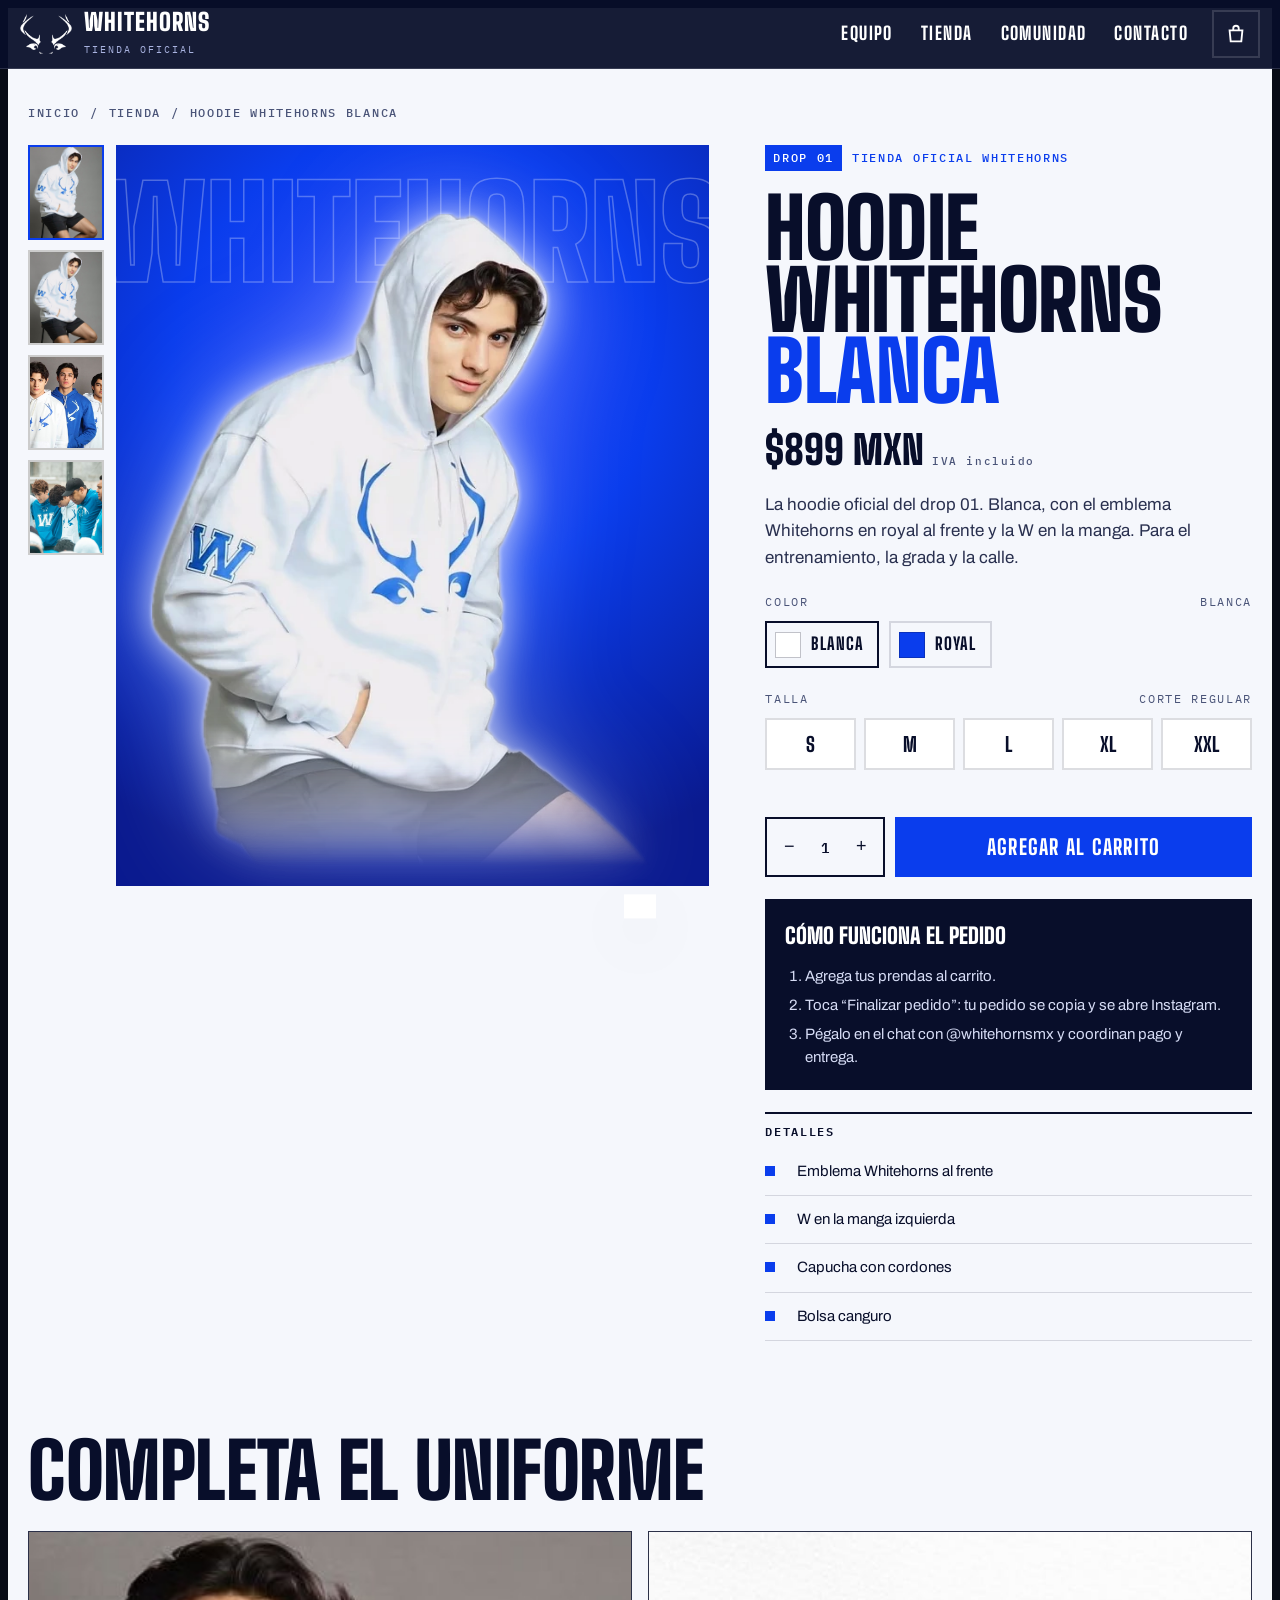
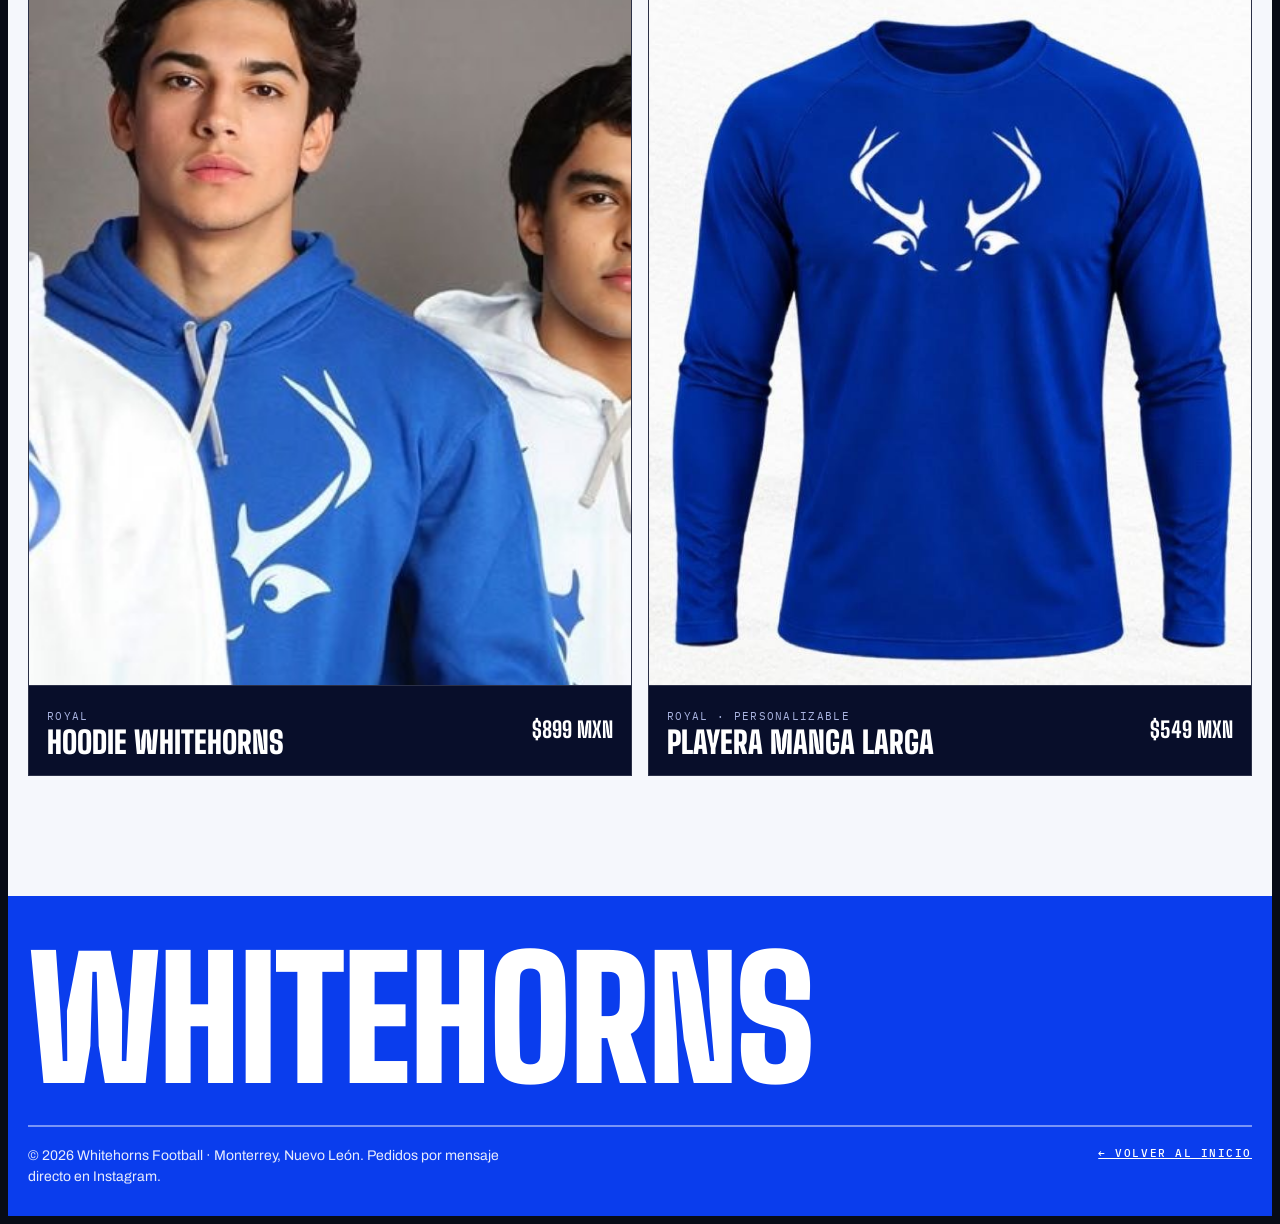
==== producto.html @ a8559afb "Fotos reales, logo, tienda Drop 01 con hoodie en el hero y página de producto - Hero: hoodie recorta" ====
<!doctype html>
<html lang="es">
<head>
<meta charset="utf-8">
<meta name="viewport" content="width=device-width, initial-scale=1, viewport-fit=cover">
<title>Hoodie Whitehorns · Tienda</title>
<meta name="description" content="Tienda oficial Whitehorns Football. Hoodies y playeras del equipo de football americano de Monterrey.">
<meta name="theme-color" content="#080E2A">
<link rel="icon" type="image/png" href="assets/img/favicon.png">
<link rel="apple-touch-icon" href="assets/img/apple-touch-icon.png">
<meta property="og:image" content="assets/shop/hoodies-trio.jpg">
<link rel="preconnect" href="https://fonts.googleapis.com">
<link rel="preconnect" href="https://fonts.gstatic.com" crossorigin>
<link rel="stylesheet" href="https://fonts.googleapis.com/css2?family=Big+Shoulders+Display:wght@700;800;900&family=Archivo:wdth,wght@75..100,400..700&family=IBM+Plex+Mono:wght@500;600&display=swap">
<link rel="stylesheet" href="assets/site.css">
<link rel="stylesheet" href="assets/shop.css">
</head>
<body>
<a class="sr" href="#buy">Saltar al producto</a>

<header class="hdr solid" id="hdr">
  <div class="wrap">
    <a class="brand" href="index.html" aria-label="Whitehorns Football, inicio">
      <span class="logo-slot has-img"><img src="assets/img/logo-white.png" alt=""></span>
      <span><b>WHITEHORNS</b><small>TIENDA OFICIAL</small></span>
    </a>
    <nav class="nav" aria-label="Principal">
      <a href="index.html#equipo">Equipo</a>
      <a href="index.html#tienda">Tienda</a>
      <a href="index.html#comunidad">Comunidad</a>
      <a href="index.html#contacto">Contacto</a>
    </nav>
    <button class="cart-btn" type="button" data-cart-open aria-label="Abrir carrito">
      <svg viewBox="0 0 24 24" fill="none" stroke="currentColor" stroke-width="2"><path d="M5 8h14l-1.2 12H6.2z"/><path d="M9 8V6a3 3 0 0 1 6 0v2"/></svg>
      <span data-cart-count hidden>0</span>
    </button>
  </div>
</header>

<main class="pdp" id="main">
  <div class="wrap">
    <nav class="crumbs mono" aria-label="Ruta"><a href="index.html">Inicio</a><span>/</span><a href="index.html#tienda">Tienda</a><span>/</span><span id="crumb" aria-current="page"></span></nav>
    <div class="pdp-grid">
      <div class="pdp-media">
        <div class="thumbs" id="thumbs" role="group" aria-label="Fotos del producto"></div>
        <div>
          <div class="stagep" id="stagep">
            <div class="wm" aria-hidden="true">WHITEHORNS</div>
            <img class="main" id="mainImg" alt="">
            <button class="nav-arr prev" type="button" id="pPrev" aria-label="Foto anterior"><svg viewBox="0 0 20 20" fill="none" stroke="currentColor" stroke-width="2.4"><path d="M17 10H4M9 4l-6 6 6 6"/></svg></button>
            <button class="nav-arr next" type="button" id="pNext" aria-label="Foto siguiente"><svg viewBox="0 0 20 20" fill="none" stroke="currentColor" stroke-width="2.4"><path d="M3 10h13M11 4l6 6-6 6"/></svg></button>
          </div>
          <div class="dotsp" id="dotsp" aria-hidden="true"></div>
        </div>
      </div>

      <div class="buy" id="buy">
        <p class="tagline mono"><b id="ptag"></b><span>Tienda oficial Whitehorns</span></p>
        <h1 id="pname"></h1>
        <p class="pr" id="pprice"></p>
        <p class="desc" id="pdesc"></p>

        <div id="colorsBox">
          <p class="opt-h"><span>Color</span><span id="colorName"></span></p>
          <div class="colors" id="colors"></div>
        </div>

        <div>
          <p class="opt-h" id="sizeLabel"><span>Talla</span><span>Corte regular</span></p>
          <div class="sizes" id="sizes" role="group" aria-labelledby="sizeLabel"></div>
          <p class="size-msg" id="sizeMsg" role="alert"></p>
        </div>

        <div id="customBox" hidden>
          <p class="opt-h"><span>Personalización</span><span>Opcional</span></p>
          <div class="custom-f">
            <input id="cPos" maxlength="10" placeholder="Nombre o posición" aria-label="Nombre o posición en la espalda" autocomplete="off">
            <input id="cNum" maxlength="2" inputmode="numeric" placeholder="Núm." aria-label="Número en la espalda" autocomplete="off">
          </div>
        </div>

        <div class="add-row">
          <div class="qty" role="group" aria-label="Cantidad">
            <button type="button" id="qMinus" aria-label="Quitar uno">−</button>
            <span id="qVal" aria-live="polite">1</span>
            <button type="button" id="qPlus" aria-label="Agregar uno">+</button>
          </div>
          <button class="btn btn-royal" type="button" id="addBtn">Agregar al carrito</button>
        </div>

        <div class="howbuy">
          <b>Cómo funciona el pedido</b>
          <ol>
            <li>Agrega tus prendas al carrito.</li>
            <li>Toca “Finalizar pedido”: tu pedido se copia y se abre Instagram.</li>
            <li>Pégalo en el chat con @whitehornsmx y coordinan pago y entrega.</li>
          </ol>
        </div>

        <div class="perks">
          <h2>DETALLES</h2>
          <ul id="pdetails"></ul>
        </div>
      </div>
    </div>

    <section class="more" aria-labelledby="t-more">
      <h2 id="t-more">Completa el uniforme</h2>
      <div class="more-grid" id="more"></div>
    </section>
  </div>
</main>

<div class="sticky-buy" id="stickyBuy" aria-hidden="true">
  <div><b id="sbName"></b><small id="sbPrice"></small></div>
  <button class="btn btn-royal" type="button" id="sbBtn" tabindex="-1">Agregar</button>
</div>

<footer class="foot on-royal">
  <div class="wrap">
    <div class="word" aria-hidden="true">Whitehorns</div>
    <div class="bottom">
      <p>© 2026 Whitehorns Football · Monterrey, Nuevo León. Pedidos por mensaje directo en Instagram.</p>
      <a class="mono" href="index.html" style="font-size:11px">← Volver al inicio</a>
    </div>
  </div>
</footer>

<script src="assets/shop.js"></script>
<script>
(function () {
  const $ = (s, r = document) => r.querySelector(s);
  const esc = s => String(s).replace(/[&<>"]/g, c => ({ "&": "&amp;", "<": "&lt;", ">": "&gt;", '"': "&quot;" }[c]));
  const id = new URLSearchParams(location.search).get("p") || "hoodie-blanca";
  const p = WHCart.byId(id) || WHCart.products[0];
  const full = `${p.name} ${p.variant}`;
  document.title = `${full} · Tienda Whitehorns`;

  $("#crumb").textContent = full;
  $("#ptag").textContent = p.tag;
  $("#pname").innerHTML = `${esc(p.name)}<span>${esc(p.variant)}</span>`;
  $("#pprice").innerHTML = `${WHCart.money(p.price)}<small>IVA incluido</small>`;
  $("#pdesc").textContent = p.desc;
  $("#pdetails").innerHTML = p.details.map(d => `<li>${esc(d)}</li>`).join("");
  $("#sbName").textContent = full;
  $("#sbPrice").textContent = WHCart.money(p.price);

  // colores: hoodies hermanas
  const sibs = WHCart.products.filter(x => x.name === p.name);
  if (sibs.length > 1) {
    $("#colorName").textContent = p.variant;
    $("#colors").innerHTML = sibs.map(x => `<a href="producto.html?p=${x.id}" ${x.id === p.id ? 'aria-current="page"' : ""}><i style="background:${x.swatch}"></i>${esc(x.variant)}</a>`).join("");
  } else $("#colorsBox").hidden = true;
  if (p.custom) $("#customBox").hidden = false;

  // galería: el recorte con brillo va primero si existe
  const imgs = (p.cutout ? [{ src: p.cutout, alt: p.images[0].alt, cut: true }] : []).concat(p.images);
  let cur = 0;
  const main = $("#mainImg");
  $("#thumbs").innerHTML = imgs.map((m, i) => `<button type="button" data-t="${i}" aria-label="Ver foto ${i + 1}"><img src="${esc(m.cut ? p.images[0].src : m.src)}" alt="" loading="lazy"></button>`).join("");
  $("#dotsp").innerHTML = imgs.map(() => "<i></i>").join("");
  function show(i) {
    cur = (i + imgs.length) % imgs.length;
    const m = imgs[cur];
    main.src = m.src; main.alt = m.alt; main.classList.toggle("cut", !!m.cut);
    $(".wm").style.display = m.cut ? "" : "none";
    document.querySelectorAll("#thumbs button").forEach((b, k) => b.setAttribute("aria-current", k === cur));
    document.querySelectorAll("#dotsp i").forEach((d, k) => d.classList.toggle("on", k === cur));
  }
  $("#thumbs").addEventListener("click", e => { const b = e.target.closest("[data-t]"); if (b) show(+b.dataset.t); });
  $("#pPrev").onclick = () => show(cur - 1);
  $("#pNext").onclick = () => show(cur + 1);
  let x0 = null; const st = $("#stagep");
  st.addEventListener("touchstart", e => { x0 = e.touches[0].clientX; }, { passive: true });
  st.addEventListener("touchend", e => { if (x0 === null) return; const dx = e.changedTouches[0].clientX - x0; if (Math.abs(dx) > 40) show(cur + (dx < 0 ? 1 : -1)); x0 = null; });
  show(0);

  // tallas
  let size = null, qty = 1;
  $("#sizes").innerHTML = p.sizes.map(s => `<button type="button" aria-pressed="false" data-s="${s}">${s}</button>`).join("");
  $("#sizes").addEventListener("click", e => {
    const b = e.target.closest("[data-s]"); if (!b) return;
    size = b.dataset.s;
    document.querySelectorAll("#sizes button").forEach(x => x.setAttribute("aria-pressed", x === b));
    $("#sizes").classList.remove("err"); $("#sizeMsg").textContent = "";
  });
  const setQ = v => { qty = Math.max(1, Math.min(20, v)); $("#qVal").textContent = qty; };
  $("#qMinus").onclick = () => setQ(qty - 1);
  $("#qPlus").onclick = () => setQ(qty + 1);
  $("#cNum").addEventListener("input", e => e.target.value = e.target.value.replace(/\D/g, ""));

  function add() {
    if (!size) {
      $("#sizes").classList.add("err"); $("#sizeMsg").textContent = "Elige tu talla para continuar.";
      $("#sizes").scrollIntoView({ behavior: "smooth", block: "center" });
      $("#sizes button").focus();
      return;
    }
    let custom = "";
    if (p.custom) {
      const a = $("#cPos").value.trim().toUpperCase(), n = $("#cNum").value.trim();
      custom = [a, n].filter(Boolean).join(" ");
    }
    WHCart.add(p.id, size, qty, custom);
    setQ(1);
  }
  $("#addBtn").onclick = add;
  $("#sbBtn").onclick = add;

  // barra fija en celular cuando el botón principal sale de pantalla
  const sb = $("#stickyBuy");
  if ("IntersectionObserver" in window) {
    new IntersectionObserver(([en]) => {
      const show = !en.isIntersecting && en.boundingClientRect.top < 0;
      sb.classList.toggle("in", show); sb.setAttribute("aria-hidden", !show); $("#sbBtn").tabIndex = show ? 0 : -1;
    }).observe($("#addBtn"));
  }

  // otros productos
  $("#more").innerHTML = WHCart.products.filter(x => x.id !== p.id).map(x => `
    <a class="pcard" href="producto.html?p=${x.id}">
      <span class="pimg"><img src="${esc(x.images[0].src)}" alt="${esc(x.images[0].alt)}" loading="lazy"></span>
      <span class="pinfo"><span><small>${esc(x.variant)}</small><b>${esc(x.name)}</b></span><span class="pp">${WHCart.money(x.price)}</span></span>
    </a>`).join("");
})();
</script>
</body>
</html>
---- assets/site.css ----
/* Fuente de marca: Hitch Route. Coloca el archivo en assets/fonts/ (HitchRoute.woff2 / .otf / .ttf).
   Mientras no exista, los títulos usan Big Shoulders Display como respaldo. */
@font-face{font-family:"Hitch Route";src:local("Hitch Route"),local("HitchRoute-Regular"),url("fonts/HitchRoute.woff2") format("woff2");font-weight:100 900;font-style:normal;font-display:swap}
/* Layout: cinematic 3D field hero → crossing marquee → white identity → chalkboard playbook → royal gallery → white schedule → black recruiting close. Deliberate single look. */
:root{
  --royal:#0A3DED;         /* azul del emblema */
  --royal-hi:#3D63FF;
  --navy:#080E2A;
  --ink:#070B16;
  --white:#FFFFFF;
  --frost:#F5F7FC;
  --mist:#A9B3E0;          /* secondary text on dark */
  --slate:#4A5478;         /* secondary text on light */
  --rule-d:rgba(255,255,255,.14);
  --rule-l:rgba(8,14,42,.14);
  --f-display:"Hitch Route","Big Shoulders Display","Oswald","Arial Narrow",Impact,sans-serif;
  --f-body:"Archivo","Helvetica Neue",Arial,sans-serif;
  --f-brand:var(--f-display);
  --f-mono:"IBM Plex Mono",ui-monospace,Menlo,Consolas,monospace;
  --ease:cubic-bezier(.2,.7,.1,1);
  color-scheme:dark;
}
*,*::before,*::after{box-sizing:border-box}
html{scroll-behavior:smooth;scroll-padding-top:72px}
body{background:var(--ink);color:var(--white);font-family:var(--f-body);font-size:17px;line-height:1.55;overflow-x:clip;-webkit-font-smoothing:antialiased}
body::before{content:"";position:fixed;inset:0 0 auto;height:env(safe-area-inset-top,0px);z-index:60;background:var(--navy)}
img{max-width:100%;display:block}
a{color:inherit}
:focus-visible{outline:3px solid var(--royal-hi);outline-offset:3px}
.on-royal :focus-visible{outline-color:var(--white)}
.wrap{max-width:1320px;margin:0 auto;padding-left:max(20px,env(safe-area-inset-left,0px));padding-right:max(20px,env(safe-area-inset-right,0px))}
.sr{position:absolute;width:1px;height:1px;overflow:hidden;clip:rect(0 0 0 0);white-space:nowrap}
.mono{font-family:var(--f-mono);font-size:12px;letter-spacing:.14em;text-transform:uppercase;font-weight:500}
h1,h2,h3{font-family:var(--f-display);font-weight:900;line-height:.86;letter-spacing:-.005em;text-transform:uppercase;margin:0;text-wrap:balance}
p{margin:0}

/* buttons: square, jersey-block weight */
.btn{display:inline-flex;align-items:center;gap:.6em;min-height:52px;padding:0 24px;font-family:var(--f-display);font-weight:800;font-size:19px;letter-spacing:.06em;text-transform:uppercase;text-decoration:none;border:2px solid transparent;cursor:pointer;transition:transform .25s var(--ease),background .25s,color .25s,border-color .25s;background:none;color:inherit}
.btn svg{width:18px;height:18px;transition:transform .25s var(--ease)}
.btn:hover svg,.btn:focus-visible svg{transform:translateX(4px)}
.btn:active{transform:translateY(1px)}
.btn-royal{background:var(--royal);color:var(--white)}
.btn-royal:hover{background:var(--royal-hi)}
.btn-white{background:var(--white);color:var(--navy)}
.btn-white:hover{background:var(--frost)}
.btn-line{border-color:currentColor}
.btn-line:hover{background:var(--white);color:var(--navy);border-color:var(--white)}
.btn-ink{background:var(--navy);color:var(--white)}
.btn-ink:hover{background:var(--royal)}

/* logo slot: renders the original file when CONTENT.logo.src is set */
.logo-slot{display:grid;place-items:center;background:var(--royal);flex:none;position:relative;overflow:hidden}
.logo-slot img{width:78%;height:78%;object-fit:contain}
.logo-slot .ph{position:absolute;inset:12%;border:1.5px dashed rgba(255,255,255,.65);display:grid;place-items:center;font-family:var(--f-mono);font-size:9px;letter-spacing:.16em;color:var(--white);text-align:center;line-height:1.3}

/* HEADER */
.hdr{position:fixed;top:0;left:0;right:0;z-index:50;padding-top:env(safe-area-inset-top,0px);transition:background .35s,border-color .35s;border-bottom:1px solid transparent}
.hdr.solid{background:rgba(8,14,42,.94);border-color:var(--rule-d)}
.hdr .wrap{display:flex;align-items:center;gap:24px;height:68px}
.brand{display:flex;align-items:center;gap:12px;text-decoration:none}
.brand .logo-slot{width:40px;height:40px}
.brand .logo-slot .ph{font-size:6.5px;inset:10%}
.brand b{font-family:var(--f-display);font-weight:900;font-size:24px;letter-spacing:.04em;line-height:1}
.brand small{display:block;font-family:var(--f-mono);font-size:10px;letter-spacing:.2em;color:var(--mist);margin-top:3px}
.nav{margin-left:auto;display:flex;gap:28px}
.nav a{font-family:var(--f-display);font-weight:800;font-size:18px;letter-spacing:.08em;text-transform:uppercase;text-decoration:none;position:relative;padding:6px 0}
.nav a::after{content:"";position:absolute;left:0;right:0;bottom:0;height:2px;background:var(--royal-hi);transform:scaleX(0);transform-origin:left;transition:transform .3s var(--ease)}
.nav a:hover::after,.nav a:focus-visible::after{transform:scaleX(1)}
.hdr .btn{min-height:44px;font-size:16px;padding:0 18px}
.burger{display:none;margin-left:auto;width:48px;height:48px;background:none;border:2px solid var(--rule-d);color:var(--white);cursor:pointer;place-items:center}
.burger span,.burger span::before,.burger span::after{display:block;width:20px;height:2px;background:currentColor;position:relative;transition:transform .3s var(--ease),background .2s}
.burger span::before,.burger span::after{content:"";position:absolute;left:0}
.burger span::before{top:-7px}.burger span::after{top:7px}
.burger[aria-expanded="true"] span{background:transparent}
.burger[aria-expanded="true"] span::before{transform:translateY(7px) rotate(45deg)}
.burger[aria-expanded="true"] span::after{transform:translateY(-7px) rotate(-45deg)}
.mmenu{position:fixed;inset:0;z-index:45;background:var(--navy);padding-top:calc(96px + env(safe-area-inset-top,0px));padding-bottom:max(32px,env(safe-area-inset-bottom,0px))}
.mmenu .wrap{display:flex;flex-direction:column;gap:6px;height:100%}
.mmenu a.ml{font-family:var(--f-display);font-weight:900;font-size:clamp(52px,15vw,84px);line-height:1;text-transform:uppercase;text-decoration:none;display:flex;align-items:baseline;gap:14px;padding:6px 0;border-bottom:1px solid var(--rule-d)}
.mmenu a.ml span{font-family:var(--f-mono);font-size:12px;letter-spacing:.14em;color:var(--mist);font-weight:500}
.mmenu .btn{margin-top:auto;justify-content:center}
@media (max-width:900px){.nav,.hdr .wrap>.btn{display:none}.burger{display:grid}}

/* HERO: sticky 3D field */
.hero{position:relative;height:175vh;background:var(--navy)}
.stage{position:sticky;top:0;height:100vh;height:100svh;overflow:hidden;perspective:900px;perspective-origin:50% 20%;--p:0}
.lights{position:absolute;inset:0;pointer-events:none;
  background:
   radial-gradient(60% 45% at 12% -8%,rgba(160,176,255,.55),transparent 60%),
   radial-gradient(60% 45% at 88% -8%,rgba(160,176,255,.5),transparent 60%),
   linear-gradient(180deg,var(--ink) 0%,var(--navy) 55%,#0B1440 100%)}
.field{position:absolute;left:50%;top:44%;width:min(1500px,190vw);height:2200px;transform-origin:50% 0;
  transform:translate3d(-50%,calc(var(--p) * -14%),0) rotateX(calc(66deg - var(--p) * 20deg)) rotateZ(calc(var(--p) * -9deg)) scale(calc(1 + var(--p) * .25));
  background:
   repeating-linear-gradient(180deg,rgba(255,255,255,.55) 0 3px,transparent 3px 110px),
   repeating-linear-gradient(180deg,rgba(255,255,255,.28) 0 2px,transparent 2px 22px) 37% 0/16px 100% no-repeat,
   repeating-linear-gradient(180deg,rgba(255,255,255,.28) 0 2px,transparent 2px 22px) 63% 0/16px 100% no-repeat,
   linear-gradient(90deg,rgba(255,255,255,.7) 0 4px,transparent 4px calc(100% - 4px),rgba(255,255,255,.7) calc(100% - 4px)),
   linear-gradient(180deg,#1B2BB8,var(--royal) 30%,#1A29A8 100%);
  box-shadow:0 0 0 1px rgba(255,255,255,.1);will-change:transform}
.field::after{content:"";position:absolute;inset:0;background:linear-gradient(180deg,rgba(8,14,42,0) 0%,rgba(8,14,42,.55) 100%)}
.yn{position:absolute;font-family:var(--f-display);font-weight:900;font-size:86px;color:rgba(255,255,255,.55);line-height:1}
.yn.l{left:7%;transform:rotate(90deg)}.yn.r{right:7%;transform:rotate(-90deg)}
.field svg{position:absolute;left:28%;top:120px;width:44%;height:auto;z-index:1;overflow:visible}
.field svg path[pathLength]{stroke-dasharray:1;stroke-dashoffset:calc(1 - var(--p) * 2.2)}
.ghost{position:absolute;left:50%;top:13%;transform:translate3d(-50%,calc(var(--p) * 60px),-200px);font-family:var(--f-display);font-weight:900;font-size:clamp(120px,24vw,420px);line-height:.8;color:transparent;-webkit-text-stroke:1.5px rgba(255,255,255,.12);white-space:nowrap;pointer-events:none}
.hero-media{position:absolute;inset:0;width:100%;height:100%;object-fit:cover;transform:scale(calc(1.06 + var(--p) * .08)) translateY(calc(var(--p) * -4%))}
.hero-media-shade{position:absolute;inset:0;background:linear-gradient(180deg,rgba(7,11,22,.35),rgba(7,11,22,.75))}
.hero-copy{position:absolute;inset:0;display:flex;flex-direction:column;justify-content:flex-end;padding-bottom:max(48px,calc(env(safe-area-inset-bottom,0px) + 32px));
  transform:translate3d(0,calc(var(--p) * -120px),0);opacity:calc(1 - var(--p) * 1.4)}
.hero-copy .wrap{width:100%;display:grid;grid-template-columns:1fr auto;align-items:end;gap:32px}
.hero h1{font-size:clamp(60px,11.6vw,200px);display:flex;flex-direction:column}
.hero h1 .ln{display:block;overflow:hidden;padding-bottom:.04em}
.hero h1 .ln>span{display:block;animation:rise .9s var(--ease) both}
.hero h1 .ln:nth-child(2)>span{animation-delay:.08s}
.hero h1 .ln:nth-child(3)>span{animation-delay:.16s;color:var(--white);-webkit-text-stroke:0}
.hero h1 .ln:nth-child(2)>span{color:transparent;-webkit-text-stroke:2px var(--white)}
.hero .eyebrow{display:flex;align-items:center;gap:12px;margin-bottom:18px;color:var(--mist);animation:fade .8s .1s both}
.hero .eyebrow::before{content:"";width:36px;height:2px;background:var(--royal-hi)}
.hero .sub{font-size:clamp(18px,1.6vw,22px);margin-top:22px;max-width:30ch;animation:fade .8s .35s both}
.hero .ctas{display:flex;flex-wrap:wrap;gap:12px;margin-top:28px;animation:fade .8s .45s both}
.hero .badge{display:flex;flex-direction:column;align-items:center;gap:14px;animation:fade 1s .2s both}
.hero .badge .logo-slot{width:clamp(110px,12vw,168px);aspect-ratio:1;box-shadow:0 30px 60px -20px rgba(36,56,235,.7)}
.hero .badge .logo-slot .ph{font-size:10px}
.hero .badge .mono{color:var(--mist);font-size:11px}
.scrollcue{position:absolute;right:max(20px,env(safe-area-inset-right,0px));bottom:max(20px,env(safe-area-inset-bottom,0px));display:flex;align-items:center;gap:10px;color:var(--mist);opacity:calc(1 - var(--p) * 3)}
.scrollcue i{width:1px;height:44px;background:linear-gradient(var(--white),transparent);animation:cue 1.8s ease-in-out infinite;transform-origin:top}
.vidctl{position:absolute;left:max(20px,env(safe-area-inset-left,0px));top:calc(84px + env(safe-area-inset-top,0px));z-index:3}
@keyframes rise{from{transform:translateY(105%)}to{transform:none}}
@keyframes fade{from{opacity:0;transform:translateY(14px)}to{opacity:1;transform:none}}
@keyframes cue{0%{transform:scaleY(0)}50%{transform:scaleY(1)}100%{transform:scaleY(0);transform-origin:bottom}}
@media (max-width:760px){
  .hero{height:150vh}
  .hero-copy .wrap{grid-template-columns:1fr}
  .hero .badge{order:-1;align-items:flex-start;flex-direction:row}
  .hero .badge .logo-slot{width:84px}
  .hero .badge .mono{display:none}
  .scrollcue{display:none}
  .field{top:50%}
  .hero .ctas .btn{flex:1 1 220px;justify-content:center}
}

/* MARQUEE */
.cross{position:relative;background:var(--frost);height:190px;overflow:hidden;margin-top:-1px}
.cross::before{content:"";position:absolute;inset:0 0 50%;background:var(--navy)}
.strip{position:absolute;left:-10%;right:-10%;white-space:nowrap;font-family:var(--f-display);font-weight:900;font-size:clamp(34px,5vw,64px);line-height:1;padding:16px 0;text-transform:uppercase;letter-spacing:.02em}
.strip .track{display:inline-flex;gap:.5em;transform:translateX(var(--mx,-300px));will-change:transform}
.strip .track span{display:inline-flex;align-items:center;gap:.5em}
.strip .track span::after{content:"/";opacity:.45}
.strip.a{top:38px;background:var(--royal);color:var(--white);transform:rotate(-3deg);z-index:2;box-shadow:0 20px 40px -18px rgba(8,14,42,.6)}
.strip.b{top:70px;background:var(--white);color:var(--navy);transform:rotate(2.2deg);border-block:2px solid var(--navy)}
.strip.b .track span:nth-child(odd){color:transparent;-webkit-text-stroke:1.5px var(--navy)}

/* IDENTITY (light) */
.light{background:var(--frost);color:var(--navy);color-scheme:light}
.ident{padding-block:72px 120px;position:relative;overflow:hidden}
.ident .wrap{display:grid;grid-template-columns:repeat(12,minmax(0,1fr));gap:24px 32px;position:relative}
.ident h2{grid-column:1/-1;font-size:clamp(56px,9.5vw,152px)}
.ident h2 span{display:block}
.ident h2 .blue{color:var(--royal)}
.kicker{display:flex;align-items:center;gap:12px;grid-column:1/-1;color:var(--slate);margin-bottom:6px}
.kicker b{display:inline-grid;place-items:center;min-width:34px;height:34px;padding:0 6px;background:var(--royal);color:var(--white);font-family:var(--f-display);font-size:18px;font-weight:900;letter-spacing:0}
.on-dark .kicker{color:var(--mist)}
.ident .photo{grid-column:1/8;margin-top:24px}
.ident .side{grid-column:8/-1;margin-top:24px;display:flex;flex-direction:column;gap:36px;min-width:0}
.lead{font-size:clamp(20px,1.9vw,26px);line-height:1.4;font-weight:500;max-width:34ch}
.facts{border-top:2px solid var(--navy)}
.facts h3,.pillars h3{font-family:var(--f-mono);font-size:12px;letter-spacing:.14em;font-weight:600;padding:12px 0;line-height:1.3}
.facts ul{list-style:none;margin:0;padding:0}
.facts li{display:grid;grid-template-columns:28px 1fr;gap:10px;padding:14px 0;border-top:1px solid var(--rule-l);font-size:16px}
.facts li::before{content:"";width:12px;height:12px;margin-top:6px;background:var(--royal)}
.pillars{border-top:2px solid var(--navy)}
.pillars h3{display:flex;justify-content:space-between;gap:12px;flex-wrap:wrap}
.pillars h3 em{font-style:normal;color:var(--royal)}
.pillars ol{list-style:none;margin:0;padding:0;display:grid;gap:0}
.pillars li{font-family:var(--f-display);font-weight:900;font-size:clamp(40px,4.4vw,64px);line-height:1;text-transform:uppercase;padding:10px 0;border-top:1px solid var(--rule-l);display:flex;align-items:baseline;gap:16px}
.pillars li small{font-family:var(--f-mono);font-size:11px;letter-spacing:.14em;color:var(--slate);font-weight:500}
.vword{position:absolute;right:-.06em;top:80px;font-family:var(--f-display);font-weight:900;font-size:clamp(140px,18vw,300px);line-height:.8;writing-mode:vertical-rl;color:transparent;-webkit-text-stroke:1.5px rgba(36,56,235,.14);pointer-events:none;user-select:none}
@media (max-width:900px){.ident .photo,.ident .side{grid-column:1/-1}.vword{display:none}}

/* photo frames (real image or labelled slot) */
.frame{position:relative;overflow:hidden;background:var(--navy);color:var(--white);aspect-ratio:4/5;max-width:100%}
.frame img{width:100%;height:100%;object-fit:cover}
.frame .slot{position:absolute;inset:0;display:flex;flex-direction:column;justify-content:space-between;padding:18px;
  background:
   repeating-linear-gradient(180deg,rgba(255,255,255,.07) 0 1px,transparent 1px 48px),
   linear-gradient(90deg,transparent calc(50% - 1px),rgba(255,255,255,.1) calc(50% - 1px) calc(50% + 1px),transparent calc(50% + 1px)),
   radial-gradient(120% 80% at 50% 0%,#14207A,var(--navy) 70%)}
.frame .slot .big{font-family:var(--f-display);font-weight:900;font-size:clamp(44px,6vw,96px);line-height:.85;text-transform:uppercase;color:transparent;-webkit-text-stroke:1.5px rgba(255,255,255,.55)}
.frame .slot .tag{display:flex;justify-content:space-between;gap:10px;align-items:center;color:var(--mist)}
.frame .slot .tag b{background:var(--royal);color:var(--white);padding:4px 8px;font-weight:500}
.frame .slot .need{color:var(--mist);font-size:11px}

/* 3D tilt driven by --t (1 = resting/flat). Without JS the elements sit flat. */
.tilt-scene{perspective:1100px}
.tilt-x{transform:rotateX(calc((1 - var(--t,1)) * 26deg)) translateY(calc((1 - var(--t,1)) * 40px));transform-origin:50% 100%;will-change:transform}
.tilt-y{transform:rotateY(calc((1 - var(--t,1)) * -22deg)) translateZ(calc((1 - var(--t,1)) * -80px));transform-origin:0 50%;will-change:transform}

/* block reveal (only applied by JS to elements below the fold) */
.pre{opacity:0;transform:translateY(28px)}
.rv{transition:opacity .8s var(--ease),transform .8s var(--ease)}

/* PLAYBOOK (dark) */
.on-dark{background:var(--ink);color:var(--white)}
.play{padding-block:110px;position:relative;overflow:hidden}
.play::before{content:"";position:absolute;inset:0;background:repeating-linear-gradient(90deg,rgba(255,255,255,.035) 0 1px,transparent 1px 80px);pointer-events:none}
.play .wrap{position:relative;display:grid;grid-template-columns:minmax(0,5fr) minmax(0,7fr);gap:40px 56px;align-items:start}
.play h2{font-size:clamp(56px,8vw,128px)}
.play h2 span{color:var(--royal-hi)}
.play .intro{display:flex;flex-direction:column;gap:24px;position:sticky;top:110px}
.play .intro p.expl{color:#D6DCF5;max-width:42ch;min-height:7.5em}
.seg{display:inline-flex;border:2px solid var(--white);align-self:flex-start}
.seg button{font-family:var(--f-display);font-weight:800;font-size:18px;letter-spacing:.08em;text-transform:uppercase;background:none;color:var(--white);border:0;min-height:48px;padding:0 20px;cursor:pointer;transition:background .25s,color .25s}
.seg button[aria-pressed="true"]{background:var(--white);color:var(--navy)}
.seg button:hover:not([aria-pressed="true"]){background:rgba(255,255,255,.1)}
.board-wrap{min-width:0}
.board{background:var(--navy);border:2px solid var(--rule-d);position:relative;box-shadow:0 60px 80px -40px rgba(36,56,235,.45)}
.board svg{display:block;width:100%;height:auto}
.board-bar{display:flex;justify-content:space-between;align-items:center;gap:12px;flex-wrap:wrap;padding:12px 14px;border-top:1px solid var(--rule-d)}
.board-bar .mono{color:var(--mist);font-size:11px}
.replay{display:inline-flex;align-items:center;gap:6px;min-height:32px;padding:0 10px;background:none;color:var(--white);border:1px solid var(--rule-d);font-family:var(--f-mono);font-size:11px;letter-spacing:.12em;text-transform:uppercase;cursor:pointer;transition:background .2s,border-color .2s}.replay svg{width:14px;height:14px}.replay:hover{background:rgba(255,255,255,.1);border-color:rgba(255,255,255,.5)}
.legend{display:flex;flex-wrap:wrap;gap:8px 18px;color:var(--mist);font-family:var(--f-mono);font-size:11px;letter-spacing:.1em;text-transform:uppercase;margin-top:14px}
.legend span{display:inline-flex;align-items:center;gap:8px}
.legend i{width:20px;height:2px;background:var(--white)}
.legend i.f{background:repeating-linear-gradient(90deg,var(--mist) 0 4px,transparent 4px 7px)}
@media (max-width:900px){.play .wrap{grid-template-columns:1fr}.play .intro{position:static}.play .intro p.expl{min-height:0}}

/* GALLERY (royal) */
.on-royal{background:var(--royal);color:var(--white)}
.comm{padding-block:110px 120px;overflow:hidden}
.comm .head{display:flex;justify-content:space-between;align-items:flex-end;gap:24px 40px;flex-wrap:wrap;margin-bottom:48px}
.comm h2{font-size:clamp(56px,9vw,144px)}
.comm .head p{max-width:36ch;font-size:18px}
.comm .head .kicker{color:rgba(255,255,255,.8)}
.comm .head .kicker b{background:var(--white);color:var(--royal)}
.gal{display:grid;grid-template-columns:repeat(12,minmax(0,1fr));gap:16px}
.gal .frame{aspect-ratio:auto}
.gal .g1{grid-column:1/8;grid-row:span 2;min-height:560px}
.gal .g2{grid-column:8/-1;min-height:272px}
.gal .g3{grid-column:8/-1;min-height:272px}
.gal .g4{grid-column:1/-1;min-height:320px}
.gal .frame .slot{background:
   repeating-linear-gradient(180deg,rgba(255,255,255,.07) 0 1px,transparent 1px 48px),
   radial-gradient(120% 90% at 30% 0%,#13207F,var(--navy) 75%)}
.ig{display:flex;justify-content:space-between;align-items:center;gap:20px;flex-wrap:wrap;margin-top:32px;padding-top:24px;border-top:2px solid rgba(255,255,255,.4)}
.ig .h{font-family:var(--f-display);font-weight:900;font-size:clamp(36px,5vw,64px);line-height:1}
.ig small{display:block;font-family:var(--f-mono);font-size:11px;letter-spacing:.12em;text-transform:uppercase;opacity:.85;margin-top:6px}
@media (max-width:760px){
  .gal .g1,.gal .g2,.gal .g3,.gal .g4{grid-column:1/-1;grid-row:auto;min-height:0;aspect-ratio:4/3}
  .gal .g1{aspect-ratio:4/5}
}

/* SCHEDULE (light) */
.sched{padding-block:110px}
.sched .wrap{display:grid;grid-template-columns:minmax(0,5fr) minmax(0,7fr);gap:40px 56px;align-items:start}
.sched h2{font-size:clamp(56px,8vw,128px)}
.sched .note{color:var(--slate);max-width:38ch;margin-top:20px}
.scoreboard{background:var(--navy);color:var(--white);border-top:8px solid var(--royal);padding:32px;display:flex;flex-direction:column;gap:24px;min-width:0}
.scoreboard .row{display:flex;justify-content:space-between;gap:16px;align-items:center;color:var(--mist);flex-wrap:wrap}
.scoreboard .st{font-family:var(--f-display);font-weight:900;font-size:clamp(44px,5.5vw,80px);line-height:.9;text-transform:uppercase}
.scoreboard .st span{color:transparent;-webkit-text-stroke:1.5px var(--white)}
.dots{display:grid;grid-template-columns:repeat(4,1fr);gap:8px}
.dots div{border:1px solid var(--rule-d);padding:12px 10px;display:flex;flex-direction:column;gap:8px}
.dots div b{font-family:var(--f-display);font-size:34px;line-height:1;font-weight:900;color:rgba(255,255,255,.25)}
.dots div small{font-family:var(--f-mono);font-size:10px;letter-spacing:.12em;color:var(--mist);text-transform:uppercase}
.games{width:100%;border-collapse:collapse;font-variant-numeric:tabular-nums}
.games th{font-family:var(--f-mono);font-size:11px;letter-spacing:.12em;text-align:left;color:var(--mist);font-weight:500;padding:8px 6px;border-bottom:1px solid var(--rule-d)}
.games td{padding:14px 6px;border-bottom:1px solid var(--rule-d);font-size:16px}
.archive{margin-top:28px;border-top:2px solid var(--navy)}
.archive h3{font-family:var(--f-mono);font-size:12px;letter-spacing:.14em;font-weight:600;padding:12px 0}
.archive article{display:grid;grid-template-columns:110px 1fr;gap:16px;padding:14px 0;border-top:1px solid var(--rule-l)}
.archive time{font-family:var(--f-mono);font-size:12px;color:var(--royal);letter-spacing:.06em}
.archive .empty{color:var(--slate);font-size:15px;padding:12px 0;border-top:1px solid var(--rule-l)}
@media (max-width:900px){.sched .wrap{grid-template-columns:1fr}.dots{grid-template-columns:repeat(2,1fr)}.scoreboard{padding:22px}}

/* CONTACT */
.contact{position:relative;padding-block:120px;background:linear-gradient(180deg,var(--ink) 0%,var(--navy) 100%);overflow:hidden}
.contact::before{content:"";position:absolute;left:0;right:0;top:0;height:6px;background:var(--royal)}
.contact .bg50{position:absolute;right:-2%;bottom:-6%;font-family:var(--f-display);font-weight:900;font-size:clamp(220px,34vw,560px);line-height:.8;color:transparent;-webkit-text-stroke:1.5px rgba(74,92,255,.22);pointer-events:none;user-select:none}
.contact .wrap{position:relative;display:grid;grid-template-columns:minmax(0,6fr) minmax(0,6fr);gap:48px 64px;align-items:start}
.contact h2{font-size:clamp(60px,9vw,148px)}
.contact h2 span{color:var(--royal-hi)}
.contact .lead{color:#D6DCF5;margin-top:24px}
fieldset{border:0;margin:0;padding:0;min-width:0}
legend{font-family:var(--f-mono);font-size:12px;letter-spacing:.14em;text-transform:uppercase;color:var(--mist);margin-bottom:12px;padding:0}
.opts{display:grid;grid-template-columns:1fr 1fr;gap:8px}
.opt{position:relative}
.opt input{position:absolute;opacity:0;inset:0;margin:0;cursor:pointer}
.opt label{display:flex;flex-direction:column;gap:6px;height:100%;padding:16px;border:2px solid var(--rule-d);cursor:pointer;transition:border-color .2s,background .2s}
.opt label b{font-family:var(--f-display);font-weight:800;font-size:22px;line-height:1;text-transform:uppercase;letter-spacing:.02em}
.opt label small{color:var(--mist);font-size:13px;line-height:1.35}
.opt input:checked+label{border-color:var(--royal-hi);background:var(--royal)}
.opt input:checked+label small{color:#E3E7FF}
.opt input:focus-visible+label{outline:3px solid var(--royal-hi);outline-offset:3px}
.opt label:hover{border-color:rgba(255,255,255,.5)}
.form{display:flex;flex-direction:column;gap:22px;min-width:0}
.fld{display:flex;flex-direction:column;gap:8px}
.fld label{font-family:var(--f-mono);font-size:12px;letter-spacing:.14em;text-transform:uppercase;color:var(--mist)}
.fld input,.fld textarea{font:inherit;font-size:16px;color:var(--white);background:rgba(255,255,255,.04);border:2px solid var(--rule-d);padding:14px;width:100%;border-radius:0;transition:border-color .2s}
.fld input:focus,.fld textarea:focus{outline:none;border-color:var(--royal-hi)}
.fld textarea{min-height:150px;resize:vertical;line-height:1.5}
.acts{display:flex;flex-wrap:wrap;gap:10px}
.status{min-height:1.5em;font-size:15px;color:#D6DCF5}
.status.ok{color:var(--white)}
.howto{font-size:14px;color:var(--mist);border-left:3px solid var(--royal);padding-left:12px}
@media (max-width:900px){.contact .wrap{grid-template-columns:1fr}}
@media (max-width:480px){.opts{grid-template-columns:1fr}.acts .btn{flex:1 1 100%;justify-content:center}}

/* FOOTER */
.foot{background:var(--royal);color:var(--white);padding-block:56px max(28px,env(safe-area-inset-bottom,0px));overflow:hidden}
.foot .wrap{display:flex;flex-direction:column;gap:40px}
.foot .top{display:flex;justify-content:space-between;align-items:flex-end;gap:24px;flex-wrap:wrap}
.foot .id{display:flex;align-items:center;gap:18px}
.foot .id .logo-slot{width:84px;height:84px;background:var(--navy)}
.foot .word{font-family:var(--f-display);font-weight:900;font-size:clamp(64px,13vw,220px);line-height:.8;letter-spacing:-.01em;text-transform:uppercase}
.foot .bottom{display:flex;justify-content:space-between;gap:12px 24px;flex-wrap:wrap;border-top:2px solid rgba(255,255,255,.45);padding-top:18px;font-size:14px}
.foot .bottom p{max-width:60ch;opacity:.9}
.foot a.ilink{font-family:var(--f-display);font-weight:800;font-size:22px;letter-spacing:.04em;text-decoration:none;border-bottom:2px solid currentColor}
.foot a.ilink:hover{border-bottom-color:transparent}

@media (prefers-reduced-motion:reduce){
  html{scroll-behavior:auto}
  *,*::before,*::after{animation:none!important;transition:none!important}
  .stage{--p:0!important}
  .hero{height:auto}
  .stage{position:relative;height:100svh}
  .tilt-x,.tilt-y{transform:none!important}
  .pre{opacity:1;transform:none}
}

/* ============ FOTOS REALES (v2) ============ */
.logo-slot.has-img{background:transparent}
.brand .logo-slot.has-img{width:52px}
.logo-slot.has-img img{width:100%;height:100%}
.foot .id .logo-slot.has-img{width:110px;height:84px;background:transparent}
.frame img{transition:transform 1.2s var(--ease)}
.ident .frame img{object-position:50% 30%}
.ident .frame figcaption,.gal figcaption{position:absolute;left:0;right:0;bottom:0;padding:28px 16px 14px;background:linear-gradient(180deg,transparent,rgba(8,14,42,.85));color:var(--white);display:flex;justify-content:space-between;gap:10px}

/* galería: 8 fotos */
.gal{grid-auto-flow:dense}
.gal .frame{cursor:zoom-in;border:0;padding:0;margin:0;font:inherit;text-align:left}
.gal .frame:hover img{transform:scale(1.05)}
.gal .g1{grid-column:1/6;grid-row:span 2;min-height:640px}
.gal .g2{grid-column:6/-1;min-height:312px}
.gal .g3{grid-column:6/9;min-height:312px}
.gal .g4{grid-column:9/-1;min-height:312px}
.gal .g5{grid-column:1/-1;min-height:460px}
.gal .g6{grid-column:1/5;min-height:420px}
.gal .g7{grid-column:5/9;min-height:420px}
.gal .g8{grid-column:9/-1;min-height:420px}
.gal .g1 img{object-position:50% 40%}
.gal .g5 img{object-position:50% 55%}
@media (max-width:760px){
  .gal{grid-template-columns:1fr 1fr;gap:10px}
  .gal .g1,.gal .g2,.gal .g3,.gal .g4,.gal .g5,.gal .g6,.gal .g7,.gal .g8{grid-column:auto;grid-row:auto;min-height:0;aspect-ratio:3/4}
  .gal .g1,.gal .g5{grid-column:1/-1;aspect-ratio:4/5}
  .gal .g5{aspect-ratio:3/2}
  .gal .g2{grid-column:1/-1;aspect-ratio:3/2}
  .gal figcaption{padding:20px 10px 8px}
}

/* visor de fotos */
.lb{position:fixed;inset:0;z-index:95;background:rgba(4,7,20,.94);display:grid;grid-template-rows:auto 1fr auto;padding:max(12px,env(safe-area-inset-top,0px)) 12px max(12px,env(safe-area-inset-bottom,0px))}
.lb[hidden]{display:none}
.lb-top{display:flex;justify-content:space-between;align-items:center;color:var(--mist);padding:4px 4px 10px}
.lb-fig{position:relative;display:grid;place-items:center;min-height:0;touch-action:pan-y}
.lb-fig img{max-width:100%;max-height:100%;object-fit:contain}
.lb button{width:48px;height:48px;display:grid;place-items:center;background:rgba(255,255,255,.08);border:1px solid var(--rule-d);color:var(--white);cursor:pointer}
.lb button svg{width:20px;height:20px}
.lb-nav{display:flex;justify-content:center;gap:10px;padding-top:10px}

/* pizarra: foto que cambia con ofensiva/defensiva */
.play-photo{position:relative;aspect-ratio:16/10;overflow:hidden;background:var(--navy);border:1px solid var(--rule-d)}
.play-photo img{position:absolute;inset:0;width:100%;height:100%;object-fit:cover;transition:opacity .5s var(--ease),transform 1.2s var(--ease)}
.play-photo img[data-u="off"]{object-position:50% 58%}
.play-photo img[data-u="def"]{object-position:50% 40%}
.play-photo img.off{opacity:0;transform:scale(1.06)}
.play-photo .mono{position:absolute;left:12px;bottom:10px;background:var(--royal);padding:4px 8px;font-size:10px}

/* alineaciones */
.lineups{margin-top:28px;border-top:2px solid var(--navy)}
.lineups h3{font-family:var(--f-mono);font-size:12px;letter-spacing:.14em;font-weight:600;padding:12px 0;display:flex;justify-content:space-between;gap:10px;flex-wrap:wrap;line-height:1.3}
.lineups h3 em{font-style:normal;color:var(--royal)}
.lineups .two{display:grid;grid-template-columns:1fr 1fr;gap:12px}
.poster{position:relative;display:block;aspect-ratio:9/16;overflow:hidden;background:var(--navy);border:0;padding:0;cursor:zoom-in}
.poster img{width:100%;height:100%;object-fit:cover;transition:transform .8s var(--ease)}
.poster:hover img{transform:scale(1.04)}
.poster span{position:absolute;left:0;right:0;bottom:0;padding:10px 12px;background:var(--royal);color:var(--white);font-family:var(--f-display);font-weight:900;font-size:22px;text-transform:uppercase;text-align:left}

/* contacto */
.contact .cphoto{margin-top:36px;position:relative;aspect-ratio:3/2;overflow:hidden;border:1px solid var(--rule-d)}
.contact .cphoto img{width:100%;height:100%;object-fit:cover;object-position:50% 30%}
.contact .cphoto::after{content:"";position:absolute;inset:0;background:linear-gradient(180deg,rgba(10,61,237,.0) 40%,rgba(8,14,42,.65))}
@media (max-width:900px){.contact .cphoto{display:none}}
---- assets/shop.css ----
/* ============ TIENDA: hero drop, carrito, sección tienda, página de producto ============ */

/* header cart button */
.cart-btn{position:relative;display:grid;place-items:center;width:48px;height:48px;border:2px solid var(--rule-d);background:none;color:var(--white);cursor:pointer;flex:none;transition:border-color .2s,background .2s}
.cart-btn:hover{border-color:var(--white);background:rgba(255,255,255,.08)}
.cart-btn svg{width:22px;height:22px}
.cart-btn [data-cart-count]{position:absolute;top:-8px;right:-8px;min-width:22px;height:22px;padding:0 6px;display:grid;place-items:center;background:var(--white);color:var(--royal);font-family:var(--f-mono);font-size:11px;font-weight:600;border-radius:11px}
.cart-btn [data-cart-count][hidden]{display:none}
@media (max-width:900px){.hdr .cart-btn{margin-left:auto}.hdr .cart-btn+.burger{margin-left:8px}}

/* ---------- HERO DROP: hoodie con brillo blanco ---------- */
.drop{position:relative;display:flex;flex-direction:column;align-items:center;text-decoration:none;color:var(--white);
  width:clamp(260px,30vw,440px);animation:fade 1s .25s both;-webkit-tap-highlight-color:transparent}
.drop-fig{position:relative;width:100%;aspect-ratio:606/780;display:grid;place-items:end center}
.drop-fig::before{content:"";position:absolute;left:50%;top:46%;width:115%;aspect-ratio:1;transform:translate(-50%,-50%);border-radius:50%;
  background:radial-gradient(closest-side,rgba(255,255,255,.42),rgba(150,170,255,.22) 45%,rgba(36,56,235,0) 72%);
  filter:blur(6px);animation:halo 4.2s ease-in-out infinite;pointer-events:none}
.drop-fig::after{content:"";position:absolute;left:50%;top:44%;width:78%;aspect-ratio:1;transform:translate(-50%,-50%) scale(.9);border-radius:50%;
  border:1.5px solid rgba(255,255,255,.55);opacity:0;animation:ping 2.8s cubic-bezier(.2,.7,.1,1) infinite;pointer-events:none}
.drop img{position:relative;width:100%;height:100%;object-fit:contain;object-position:50% 100%;
  filter:drop-shadow(0 0 2px rgba(255,255,255,.95)) drop-shadow(0 0 14px rgba(255,255,255,.7)) drop-shadow(0 0 42px rgba(190,205,255,.55));
  animation:float 6s ease-in-out infinite;transition:filter .35s var(--ease)}
.drop:hover img,.drop:focus-visible img{filter:drop-shadow(0 0 3px #fff) drop-shadow(0 0 22px rgba(255,255,255,.9)) drop-shadow(0 0 70px rgba(200,212,255,.75))}
.drop-tag{position:relative;margin-top:-14px;display:flex;align-items:center;gap:14px;padding:10px 12px 10px 16px;background:var(--white);color:var(--navy);
  box-shadow:0 0 0 1px rgba(255,255,255,.6),0 0 30px rgba(255,255,255,.45),0 24px 40px -18px rgba(0,0,0,.6);transition:transform .3s var(--ease),box-shadow .3s}
.drop:hover .drop-tag,.drop:focus-visible .drop-tag{transform:translateY(-3px);box-shadow:0 0 0 1px #fff,0 0 46px rgba(255,255,255,.7),0 28px 44px -18px rgba(0,0,0,.6)}
.drop-tag .mono{font-size:10px;color:var(--royal);display:block;letter-spacing:.16em}
.drop-tag b{display:block;font-family:var(--f-display);font-weight:900;font-size:24px;line-height:1;text-transform:uppercase;letter-spacing:.02em}
.drop-tag .go{display:grid;place-items:center;width:40px;height:40px;background:var(--royal);color:var(--white);flex:none}
.drop-tag .go svg{width:18px;height:18px;transition:transform .25s var(--ease)}
.drop:hover .go svg{transform:translateX(3px)}
.drop .price{font-family:var(--f-mono);font-size:12px;color:var(--slate);font-weight:600}
.drop-new{position:absolute;top:8%;right:2%;z-index:2;padding:6px 10px;background:var(--royal);color:var(--white);border:1.5px solid rgba(255,255,255,.7);font-family:var(--f-mono);font-size:10px;letter-spacing:.16em;font-weight:600;transform:rotate(6deg)}
@keyframes float{0%,100%{transform:translateY(0)}50%{transform:translateY(-10px)}}
@keyframes halo{0%,100%{opacity:.85;transform:translate(-50%,-50%) scale(1)}50%{opacity:1;transform:translate(-50%,-50%) scale(1.05)}}
@keyframes ping{0%{opacity:.7;transform:translate(-50%,-50%) scale(.85)}80%,100%{opacity:0;transform:translate(-50%,-50%) scale(1.25)}}
@media (max-width:760px){
  .hero-copy .wrap{gap:4px}
  .drop{order:-1;justify-self:center;width:min(52vw,220px);margin-bottom:-4px}
  .drop-tag{white-space:nowrap}
  .drop-new{right:-10%}
  .drop-tag{margin-top:-22px;padding:8px 8px 8px 12px;gap:10px}
  .drop-tag b{font-size:19px}
  .drop-tag .go{width:34px;height:34px}
  .drop-new{top:4%;right:-6%}
}
@media (max-width:760px) and (max-height:760px){.drop{width:min(44vw,180px)}}

/* ---------- SECCIÓN TIENDA (home) ---------- */
.shop{padding-block:110px 120px;position:relative;overflow:hidden;background:var(--navy);color:var(--white)}
.shop::before{content:"";position:absolute;inset:0;background:radial-gradient(70% 60% at 80% 0%,rgba(36,56,235,.55),transparent 70%);pointer-events:none}
.shop .wrap{position:relative}
.shop .head{display:flex;justify-content:space-between;align-items:flex-end;gap:24px 40px;flex-wrap:wrap;margin-bottom:44px}
.shop h2{font-size:clamp(56px,9vw,144px)}
.shop h2 span{color:transparent;-webkit-text-stroke:2px var(--white)}
.shop .head p{max-width:38ch;color:#D6DCF5;font-size:18px}
.shop-grid{display:grid;grid-template-columns:minmax(0,7fr) minmax(0,5fr);gap:16px}
.pcard{position:relative;display:flex;flex-direction:column;text-decoration:none;color:var(--white);background:#0E1650;border:1px solid var(--rule-d);overflow:hidden;transition:border-color .3s,transform .4s var(--ease)}
.pcard:hover{border-color:rgba(255,255,255,.55);transform:translateY(-4px)}
.pcard .pimg{position:relative;overflow:hidden;background:#7E8088;flex:1;min-height:280px}
.pcard .pimg img{position:absolute;inset:0;width:100%;height:100%;object-fit:cover;transition:transform .8s var(--ease)}
.pcard:hover .pimg img{transform:scale(1.05)}
.pcard .pinfo{display:flex;justify-content:space-between;align-items:center;gap:12px;padding:16px 18px;border-top:1px solid var(--rule-d)}
.pcard .pinfo b{font-family:var(--f-display);font-weight:900;font-size:clamp(24px,2.4vw,32px);line-height:1;text-transform:uppercase;display:block}
.pcard .pinfo small{font-family:var(--f-mono);font-size:11px;letter-spacing:.12em;color:var(--mist);text-transform:uppercase}
.pcard .pinfo .pp{font-family:var(--f-display);font-weight:800;font-size:22px;white-space:nowrap}
.pcard .flag{position:absolute;top:14px;left:14px;z-index:1;padding:5px 9px;background:var(--white);color:var(--royal);font-family:var(--f-mono);font-size:10px;letter-spacing:.14em;font-weight:600;text-transform:uppercase}
.pcard.big .pimg{min-height:560px}
.pcard.big .pimg img{object-position:50% 20%}
.shop-side{display:grid;grid-template-rows:1fr 1fr;gap:16px}
.shop-side .pimg{min-height:240px}
.shop-side .pimg img{object-position:50% 25%}
.shop-foot{display:flex;flex-wrap:wrap;gap:12px 28px;align-items:center;justify-content:space-between;margin-top:28px;padding-top:22px;border-top:1px solid var(--rule-d);color:var(--mist)}
.shop-foot ul{list-style:none;margin:0;padding:0;display:flex;flex-wrap:wrap;gap:8px 24px}
.shop-foot li{display:flex;align-items:center;gap:8px}
.shop-foot li::before{content:"";width:8px;height:8px;background:var(--royal-hi)}
@media (max-width:900px){
  .shop-grid{grid-template-columns:1fr}
  .pcard.big .pimg{min-height:0;aspect-ratio:4/5}
  .shop-side{grid-template-rows:none;grid-template-columns:1fr 1fr}
  .shop-side .pimg{min-height:0;aspect-ratio:3/4;flex:none}
  .shop-side .pinfo{flex-direction:column;align-items:flex-start;gap:4px;padding:12px}
  .shop-side .pinfo b{font-size:20px}
  .shop-side .pinfo .pp{font-size:17px}
}

/* ---------- CARRITO (drawer) ---------- */
.cart-scrim{position:fixed;inset:0;z-index:80;background:rgba(4,7,20,.6);opacity:0;transition:opacity .3s}
.cart-scrim.in{opacity:1}
.cart{position:fixed;top:0;right:0;bottom:0;z-index:81;width:min(440px,100vw);background:var(--frost);color:var(--navy);display:flex;flex-direction:column;
  transform:translateX(100%);transition:transform .32s var(--ease);padding-top:env(safe-area-inset-top,0px);color-scheme:light}
.cart.in{transform:none}
.cart-hd{display:flex;justify-content:space-between;align-items:center;padding:18px 20px;border-bottom:2px solid var(--navy)}
.cart-hd h2{font-size:36px}
.cart-x{width:44px;height:44px;display:grid;place-items:center;background:none;border:2px solid var(--rule-l);color:var(--navy);cursor:pointer}
.cart-x svg{width:18px;height:18px}
.cart-body{flex:1;overflow:auto;padding:4px 20px;overscroll-behavior:contain}
.cart-empty{display:flex;flex-direction:column;align-items:flex-start;gap:18px;padding:32px 0;color:var(--slate)}
.cl{display:grid;grid-template-columns:76px 1fr auto;gap:14px;padding:16px 0;border-bottom:1px solid var(--rule-l)}
.cl-img{display:block;aspect-ratio:4/5;background:#ccc;overflow:hidden}
.cl-img img{width:100%;height:100%;object-fit:cover}
.cl-info b{font-family:var(--f-display);font-weight:900;font-size:20px;line-height:1;text-transform:uppercase;display:block}
.cl-info small{display:block;color:var(--slate);font-size:13px;margin:4px 0 10px}
.qty{display:inline-flex;align-items:center;border:2px solid var(--navy)}
.qty button{width:36px;height:34px;background:none;border:0;font-size:18px;cursor:pointer;color:var(--navy)}
.qty button:hover{background:rgba(8,14,42,.08)}
.qty span{min-width:28px;text-align:center;font-family:var(--f-mono);font-weight:600;font-size:14px}
.cl-end{display:flex;flex-direction:column;align-items:flex-end;justify-content:space-between;gap:8px}
.cl-price{font-family:var(--f-display);font-weight:800;font-size:18px;white-space:nowrap}
.cl-rm{background:none;border:0;padding:4px 0;color:var(--slate);text-decoration:underline;cursor:pointer;font-size:13px}
.cart-ft{padding:16px 20px max(20px,env(safe-area-inset-bottom,0px));border-top:2px solid var(--navy);display:flex;flex-direction:column;gap:10px}
.cart-ft:empty{display:none}
.cart-total{display:flex;justify-content:space-between;align-items:baseline;font-family:var(--f-display);font-weight:900;font-size:26px;text-transform:uppercase}
.cart-note{font-size:13px;color:var(--slate)}
.cart-go{justify-content:center;width:100%}
.cart-status{font-size:14px;min-height:1.2em}
.toast{position:fixed;left:50%;bottom:max(20px,env(safe-area-inset-bottom,0px));z-index:90;transform:translate(-50%,160%);display:flex;align-items:center;gap:12px;flex-wrap:wrap;justify-content:center;
  max-width:calc(100vw - 32px);padding:12px 14px 12px 18px;background:var(--white);color:var(--navy);font-size:15px;box-shadow:0 20px 50px -10px rgba(0,0,0,.55);transition:transform .4s var(--ease)}
.toast.in{transform:translate(-50%,0)}
.toast b{font-family:var(--f-display);font-weight:900;text-transform:uppercase;font-size:18px;color:var(--royal)}
.toast button{background:var(--navy);color:var(--white);border:0;min-height:36px;padding:0 12px;font-family:var(--f-display);font-weight:800;font-size:15px;letter-spacing:.06em;text-transform:uppercase;cursor:pointer}

/* ---------- PÁGINA DE PRODUCTO ---------- */
.pdp{padding-top:calc(96px + env(safe-area-inset-top,0px));padding-bottom:120px;background:var(--frost);color:var(--navy);min-height:100vh;color-scheme:light}
.crumbs{display:flex;gap:10px;align-items:center;color:var(--slate);margin-bottom:22px}
.crumbs a{text-decoration:none}.crumbs a:hover{color:var(--royal)}
.pdp-grid{display:grid;grid-template-columns:minmax(0,7fr) minmax(0,5fr);gap:40px 56px;align-items:start}
.pdp-media{display:grid;grid-template-columns:76px minmax(0,1fr);gap:12px;position:sticky;top:96px}
.thumbs{display:flex;flex-direction:column;gap:10px}
.thumbs button{padding:0;border:2px solid transparent;background:#ccc;aspect-ratio:4/5;cursor:pointer;overflow:hidden}
.thumbs button img{width:100%;height:100%;object-fit:cover}
.thumbs button[aria-current="true"]{border-color:var(--royal)}
.stagep{position:relative;background:radial-gradient(90% 70% at 50% 30%,#3A55FF,var(--royal) 45%,#0A1A8F 100%);aspect-ratio:4/5;overflow:hidden;touch-action:pan-y}
.stagep img.main{position:absolute;inset:0;width:100%;height:100%;object-fit:cover}
.stagep img.main.cut{object-fit:contain;object-position:50% 100%;padding:10% 6% 0;filter:drop-shadow(0 0 2px #fff) drop-shadow(0 0 18px rgba(255,255,255,.7)) drop-shadow(0 0 50px rgba(200,212,255,.5))}
.stagep .wm{position:absolute;left:50%;top:5%;transform:translateX(-50%);font-family:var(--f-brand);font-weight:900;font-size:clamp(64px,10vw,150px);line-height:.8;color:transparent;-webkit-text-stroke:1.5px rgba(255,255,255,.28);white-space:nowrap;pointer-events:none}
.stagep .nav-arr{position:absolute;top:50%;transform:translateY(-50%);width:44px;height:44px;display:none;place-items:center;background:rgba(255,255,255,.92);border:0;color:var(--navy);cursor:pointer;z-index:2}
.stagep .nav-arr svg{width:18px;height:18px}
.stagep .prev{left:10px}.stagep .next{right:10px}
.dotsp{display:none;justify-content:center;gap:8px;margin-top:12px}
.dotsp i{width:8px;height:8px;background:var(--rule-l);transition:width .3s}
.dotsp i.on{background:var(--royal);width:22px}
.buy{display:flex;flex-direction:column;gap:22px;min-width:0}
.buy .tagline{display:flex;gap:10px;align-items:center;color:var(--royal)}
.buy .tagline b{background:var(--royal);color:var(--white);padding:4px 8px;font-weight:500}
.buy h1{font-size:clamp(56px,6.5vw,104px);line-height:.86}
.buy h1 span{display:block;color:var(--royal)}
.buy .pr{font-family:var(--f-display);font-weight:900;font-size:40px;line-height:1}
.buy .pr small{font-family:var(--f-mono);font-size:11px;letter-spacing:.14em;color:var(--slate);font-weight:500;margin-left:8px}
.buy .desc{font-size:17px;max-width:46ch;color:#29304F}
.opt-h{display:flex;justify-content:space-between;align-items:baseline;font-family:var(--f-mono);font-size:12px;letter-spacing:.14em;text-transform:uppercase;color:var(--slate);margin:0 0 10px}
.colors{display:flex;gap:10px;flex-wrap:wrap}
.colors a{display:flex;align-items:center;gap:10px;padding:8px 14px 8px 8px;border:2px solid var(--rule-l);text-decoration:none;font-family:var(--f-display);font-weight:800;font-size:17px;letter-spacing:.05em;text-transform:uppercase}
.colors a i{width:26px;height:26px;border:1px solid rgba(8,14,42,.25)}
.colors a[aria-current="page"]{border-color:var(--navy)}
.sizes{display:grid;grid-template-columns:repeat(5,minmax(0,1fr));gap:8px}
.sizes button{min-height:52px;background:var(--white);border:2px solid var(--rule-l);font-family:var(--f-display);font-weight:800;font-size:20px;color:var(--navy);cursor:pointer;transition:border-color .2s,background .2s,color .2s}
.sizes button:hover{border-color:var(--navy)}
.sizes button[aria-pressed="true"]{background:var(--navy);border-color:var(--navy);color:var(--white)}
.sizes.err button{border-color:#D23B3B}
.size-msg{color:#C02828;font-size:14px;min-height:1.3em;margin-top:6px}
.custom-f{display:grid;grid-template-columns:2fr 1fr;gap:8px}
.custom-f input{font:inherit;font-size:16px;padding:14px;border:2px solid var(--rule-l);background:var(--white);color:var(--navy);width:100%;border-radius:0;text-transform:uppercase}
.custom-f input:focus{outline:none;border-color:var(--royal)}
.add-row{display:flex;gap:10px}
.add-row .btn{flex:1;justify-content:center;min-height:60px;font-size:21px}
.add-row .qty button{height:56px;width:44px}
.perks{border-top:2px solid var(--navy)}
.perks ul{list-style:none;margin:0;padding:0}
.perks li{display:grid;grid-template-columns:22px 1fr;gap:10px;padding:12px 0;border-bottom:1px solid var(--rule-l);font-size:15px}
.perks li::before{content:"";width:10px;height:10px;margin-top:6px;background:var(--royal)}
.perks h2{font-family:var(--f-mono);font-size:12px;letter-spacing:.14em;font-weight:600;padding:12px 0}
.howbuy{background:var(--navy);color:var(--white);padding:20px;display:grid;gap:12px}
.howbuy ol{margin:0;padding-left:20px;display:grid;gap:6px;color:#D6DCF5;font-size:15px}
.howbuy b{font-family:var(--f-display);font-weight:900;font-size:22px;text-transform:uppercase}
.more{margin-top:96px}
.more h2{font-size:clamp(44px,6vw,88px);margin-bottom:28px}
.more-grid{display:grid;grid-template-columns:repeat(2,minmax(0,1fr));gap:16px}
.more-grid .pcard{background:var(--navy)}
.more-grid .pcard .pimg{aspect-ratio:4/5;min-height:0;flex:none}
.more-grid .pcard .pimg img{object-position:50% 20%}
.sticky-buy{display:none}
@media (max-width:900px){
  .pdp{padding-top:calc(80px + env(safe-area-inset-top,0px))}
  .pdp-grid{grid-template-columns:1fr;gap:28px}
  .pdp-media{position:static;grid-template-columns:1fr;margin-inline:calc(-1 * max(20px,env(safe-area-inset-left,0px)))}
  .thumbs{display:none}
  .stagep .nav-arr{display:grid}
  .dotsp{display:flex}
  .sticky-buy{position:fixed;left:0;right:0;bottom:0;z-index:40;display:flex;align-items:center;gap:12px;padding:12px max(16px,env(safe-area-inset-right,0px)) max(12px,env(safe-area-inset-bottom,0px)) max(16px,env(safe-area-inset-left,0px));
    background:rgba(8,14,42,.96);color:var(--white);border-top:1px solid var(--rule-d);transform:translateY(110%);transition:transform .35s var(--ease)}
  .sticky-buy.in{transform:none}
  .sticky-buy div{flex:1;min-width:0}
  .sticky-buy b{display:block;font-family:var(--f-display);font-weight:900;font-size:19px;line-height:1;text-transform:uppercase;white-space:nowrap;overflow:hidden;text-overflow:ellipsis}
  .sticky-buy small{font-family:var(--f-mono);font-size:11px;color:var(--mist)}
  .sticky-buy .btn{min-height:48px;font-size:17px;padding:0 18px}
}
@media (max-width:420px){.add-row{flex-direction:column}.add-row .qty{align-self:flex-start}}
@media (prefers-reduced-motion:reduce){.drop img,.drop-fig::before,.drop-fig::after{animation:none!important}}
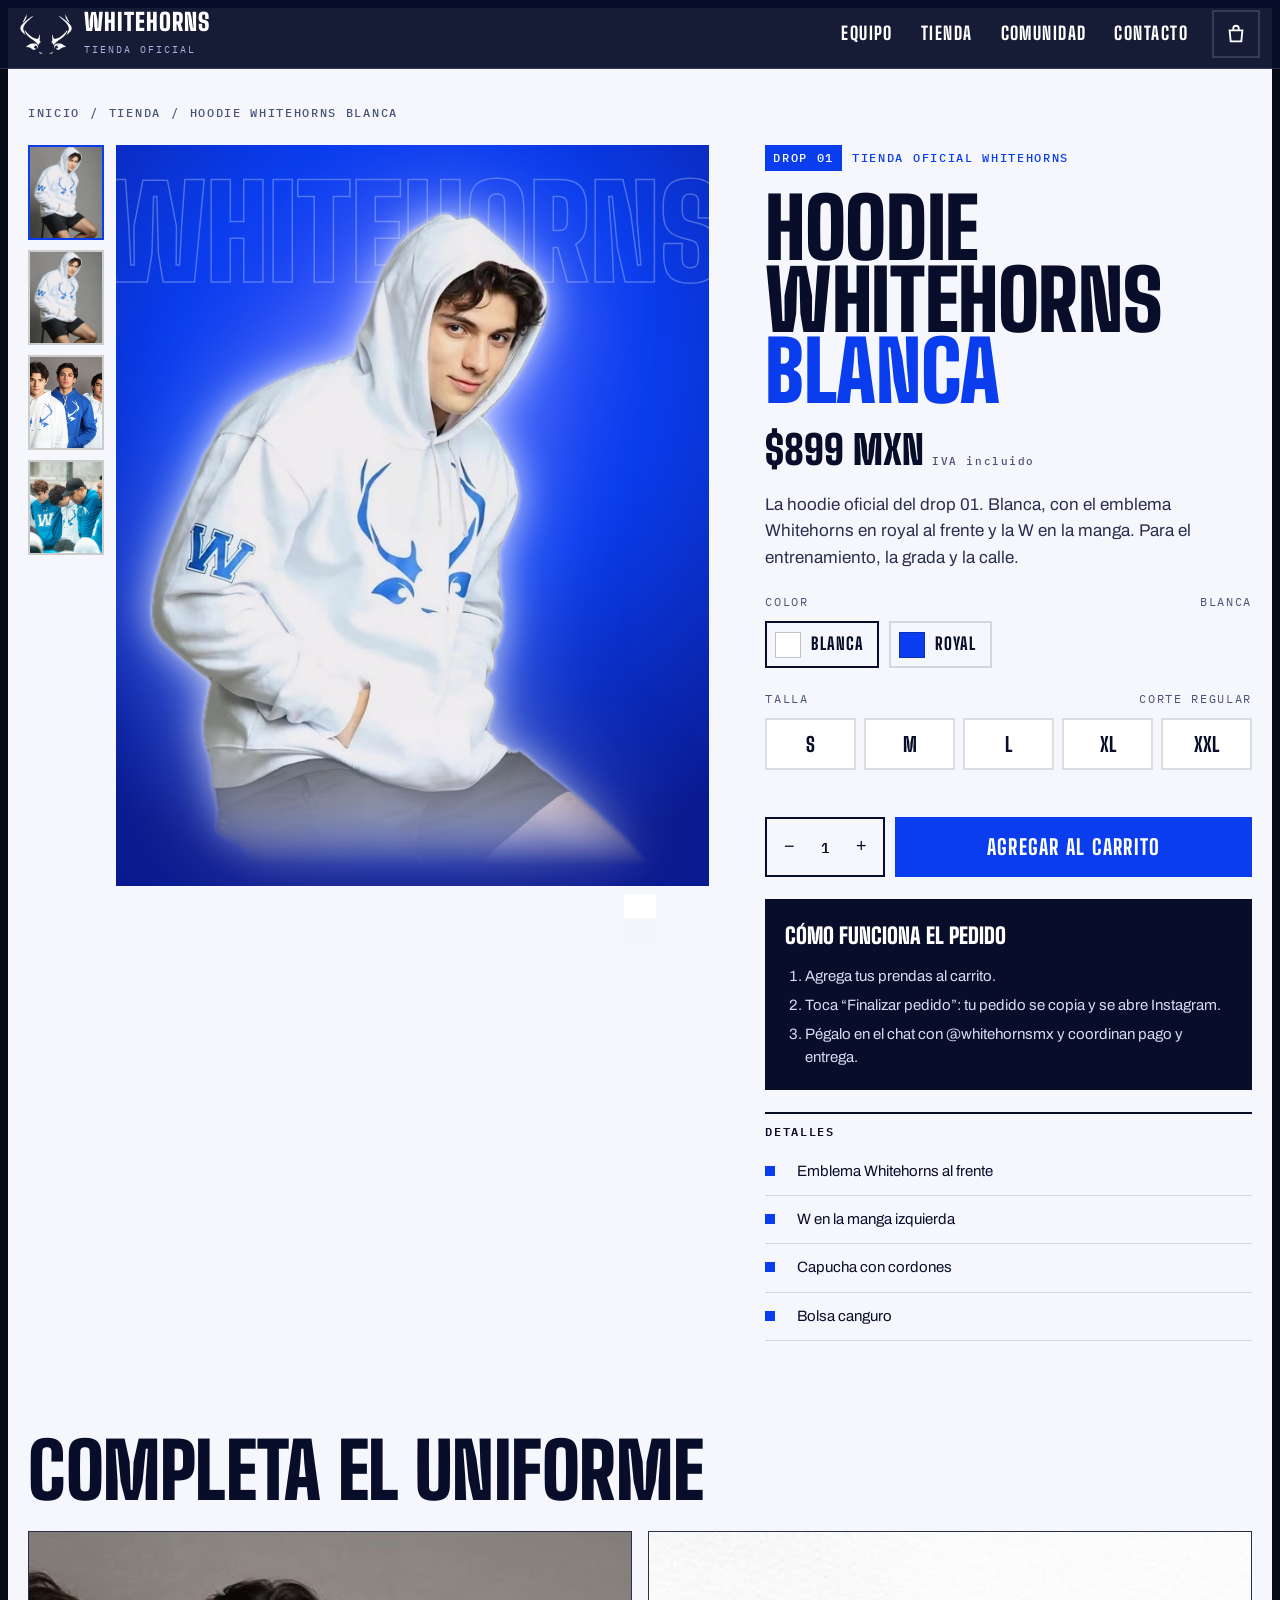
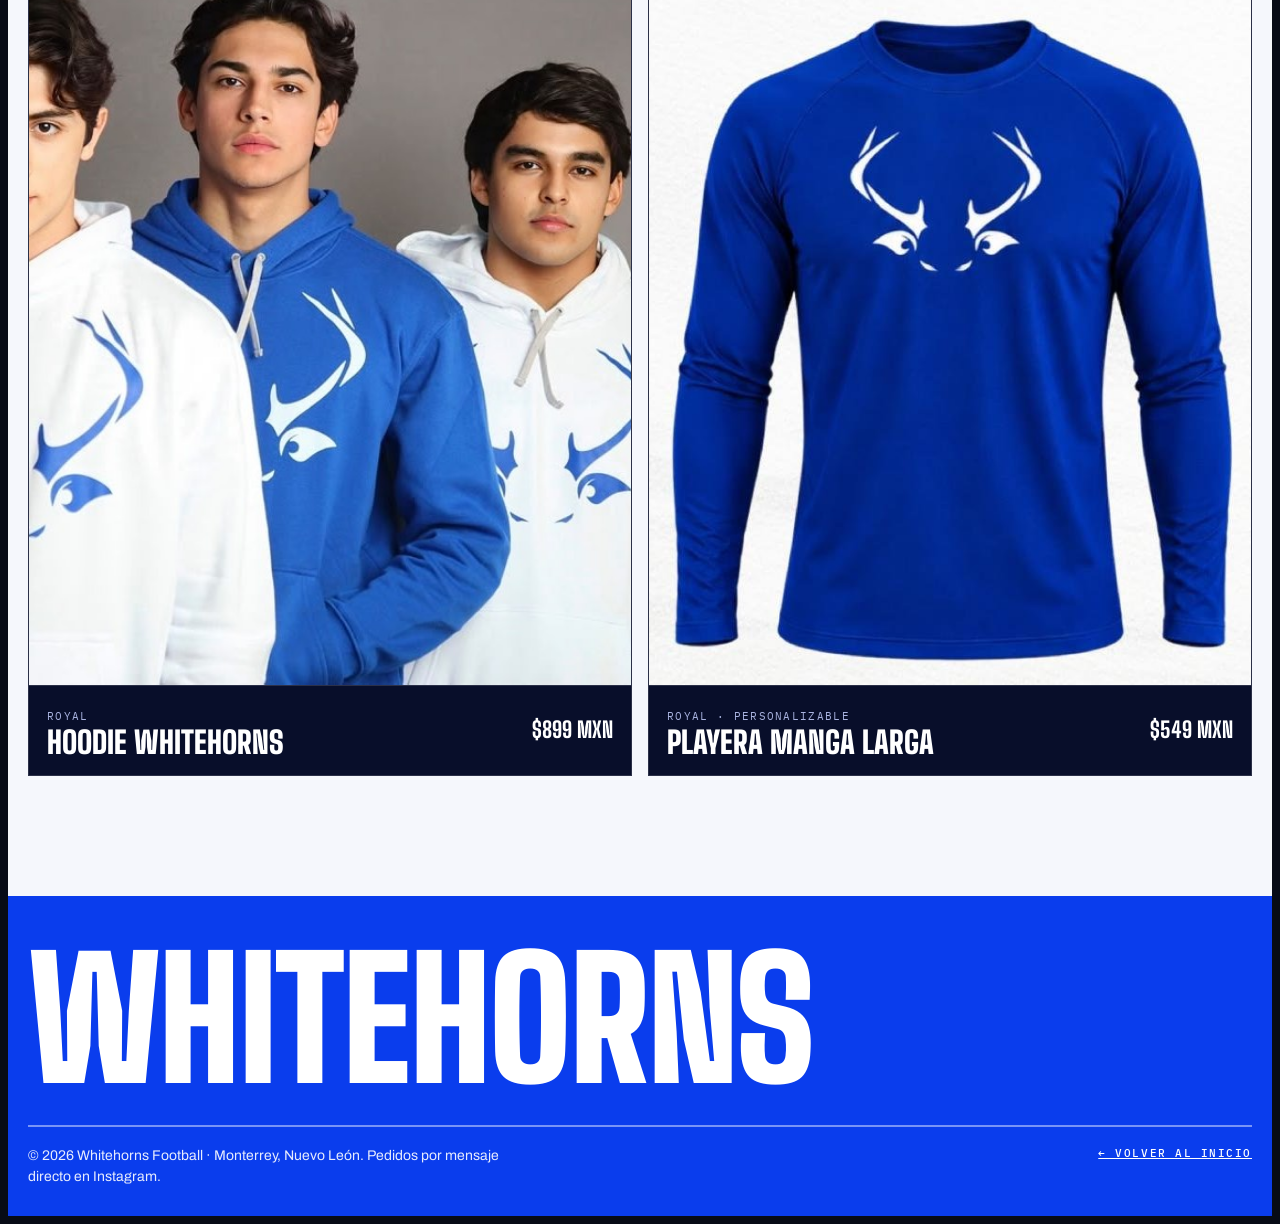
==== commit d95f2b05: "Tienda: fotos de hoodie sin recortes raros - Inicio: banner con la foto de las tres hoodies completa" ====
--- a/producto.html
+++ b/producto.html
@@ -12,8 +12,8 @@
 <link rel="preconnect" href="https://fonts.googleapis.com">
 <link rel="preconnect" href="https://fonts.gstatic.com" crossorigin>
 <link rel="stylesheet" href="https://fonts.googleapis.com/css2?family=Big+Shoulders+Display:wght@700;800;900&family=Archivo:wdth,wght@75..100,400..700&family=IBM+Plex+Mono:wght@500;600&display=swap">
-<link rel="stylesheet" href="assets/site.css">
-<link rel="stylesheet" href="assets/shop.css">
+<link rel="stylesheet" href="assets/site.css?v=8">
+<link rel="stylesheet" href="assets/shop.css?v=8">
 </head>
 <body>
 <a class="sr" href="#buy">Saltar al producto</a>
@@ -126,7 +126,7 @@
   </div>
 </footer>
 
-<script src="assets/shop.js"></script>
+<script src="assets/shop.js?v=8"></script>
 <script>
 (function () {
   const $ = (s, r = document) => r.querySelector(s);
@@ -163,7 +163,9 @@
     cur = (i + imgs.length) % imgs.length;
     const m = imgs[cur];
     main.src = m.src; main.alt = m.alt; main.classList.toggle("cut", !!m.cut);
-    $(".wm").style.display = m.cut ? "" : "none";
+    main.classList.toggle("contain", m.fit === "contain");
+    $("#stagep").classList.toggle("studio", m.fit === "contain");
+    $(".wm").style.display = (m.cut || m.fit === "contain") ? "" : "none";
     document.querySelectorAll("#thumbs button").forEach((b, k) => b.setAttribute("aria-current", k === cur));
     document.querySelectorAll("#dotsp i").forEach((d, k) => d.classList.toggle("on", k === cur));
   }
--- a/assets/site.css
+++ b/assets/site.css
@@ -334,7 +334,7 @@
 .logo-slot.has-img img{width:100%;height:100%}
 .foot .id .logo-slot.has-img{width:110px;height:84px;background:transparent}
 .frame img{transition:transform 1.2s var(--ease)}
-.ident .frame img{object-position:50% 30%}
+.ident .frame img{object-position:50% 22%}
 .ident .frame figcaption,.gal figcaption{position:absolute;left:0;right:0;bottom:0;padding:28px 16px 14px;background:linear-gradient(180deg,transparent,rgba(8,14,42,.85));color:var(--white);display:flex;justify-content:space-between;gap:10px}
 
 /* galería: 8 fotos */
--- a/assets/shop.css
+++ b/assets/shop.css
@@ -12,14 +12,9 @@
 .drop{position:relative;display:flex;flex-direction:column;align-items:center;text-decoration:none;color:var(--white);
   width:clamp(260px,30vw,440px);animation:fade 1s .25s both;-webkit-tap-highlight-color:transparent}
 .drop-fig{position:relative;width:100%;aspect-ratio:606/780;display:grid;place-items:end center}
-.drop-fig::before{content:"";position:absolute;left:50%;top:46%;width:115%;aspect-ratio:1;transform:translate(-50%,-50%);border-radius:50%;
-  background:radial-gradient(closest-side,rgba(255,255,255,.42),rgba(150,170,255,.22) 45%,rgba(36,56,235,0) 72%);
-  filter:blur(6px);animation:halo 4.2s ease-in-out infinite;pointer-events:none}
-.drop-fig::after{content:"";position:absolute;left:50%;top:44%;width:78%;aspect-ratio:1;transform:translate(-50%,-50%) scale(.9);border-radius:50%;
-  border:1.5px solid rgba(255,255,255,.55);opacity:0;animation:ping 2.8s cubic-bezier(.2,.7,.1,1) infinite;pointer-events:none}
 .drop img{position:relative;width:100%;height:100%;object-fit:contain;object-position:50% 100%;
   filter:drop-shadow(0 0 2px rgba(255,255,255,.95)) drop-shadow(0 0 14px rgba(255,255,255,.7)) drop-shadow(0 0 42px rgba(190,205,255,.55));
-  animation:float 6s ease-in-out infinite;transition:filter .35s var(--ease)}
+  transition:filter .35s var(--ease)}
 .drop:hover img,.drop:focus-visible img{filter:drop-shadow(0 0 3px #fff) drop-shadow(0 0 22px rgba(255,255,255,.9)) drop-shadow(0 0 70px rgba(200,212,255,.75))}
 .drop-tag{position:relative;margin-top:-14px;display:flex;align-items:center;gap:14px;padding:10px 12px 10px 16px;background:var(--white);color:var(--navy);
   box-shadow:0 0 0 1px rgba(255,255,255,.6),0 0 30px rgba(255,255,255,.45),0 24px 40px -18px rgba(0,0,0,.6);transition:transform .3s var(--ease),box-shadow .3s}
@@ -31,20 +26,24 @@
 .drop:hover .go svg{transform:translateX(3px)}
 .drop .price{font-family:var(--f-mono);font-size:12px;color:var(--slate);font-weight:600}
 .drop-new{position:absolute;top:8%;right:2%;z-index:2;padding:6px 10px;background:var(--royal);color:var(--white);border:1.5px solid rgba(255,255,255,.7);font-family:var(--f-mono);font-size:10px;letter-spacing:.16em;font-weight:600;transform:rotate(6deg)}
-@keyframes float{0%,100%{transform:translateY(0)}50%{transform:translateY(-10px)}}
-@keyframes halo{0%,100%{opacity:.85;transform:translate(-50%,-50%) scale(1)}50%{opacity:1;transform:translate(-50%,-50%) scale(1.05)}}
-@keyframes ping{0%{opacity:.7;transform:translate(-50%,-50%) scale(.85)}80%,100%{opacity:0;transform:translate(-50%,-50%) scale(1.25)}}
+/* Celular: el hero crece con su contenido (hoodie + titular + botones) en vez de forzarse a una pantalla */
 @media (max-width:760px){
-  .hero-copy .wrap{gap:4px}
-  .drop{order:-1;justify-self:center;width:min(52vw,220px);margin-bottom:-4px}
-  .drop-tag{white-space:nowrap}
-  .drop-new{right:-10%}
-  .drop-tag{margin-top:-22px;padding:8px 8px 8px 12px;gap:10px}
-  .drop-tag b{font-size:19px}
-  .drop-tag .go{width:34px;height:34px}
-  .drop-new{top:4%;right:-6%}
+  .hero{height:auto}
+  .stage{position:relative;height:auto;min-height:100svh;display:flex;flex-direction:column}
+  .hero-copy{position:relative;inset:auto;flex:1;transform:none!important;opacity:1!important;
+    padding-top:calc(76px + env(safe-area-inset-top,0px));padding-bottom:40px}
+  .hero-copy .wrap{gap:0;justify-items:stretch}
+  .ghost{top:96px}
+  .drop{order:-1;justify-self:center;width:min(68vw,280px);margin-bottom:22px}
+  .drop-tag{margin-top:-30px;padding:10px 10px 10px 14px;gap:12px}
+  .drop-tag .mono{white-space:nowrap;font-size:10px;letter-spacing:.12em}
+  .drop-tag b{font-size:20px;white-space:nowrap}
+  .drop-tag .go{width:36px;height:36px}
+  .drop-new{top:6%;right:-4%}
+  .hero .eyebrow{font-size:10px;margin-bottom:12px}
+  .hero .sub{margin-top:16px}
+  .hero .ctas{margin-top:22px}
 }
-@media (max-width:760px) and (max-height:760px){.drop{width:min(44vw,180px)}}
 
 /* ---------- SECCIÓN TIENDA (home) ---------- */
 .shop{padding-block:110px 120px;position:relative;overflow:hidden;background:var(--navy);color:var(--white)}
@@ -54,7 +53,18 @@
 .shop h2{font-size:clamp(56px,9vw,144px)}
 .shop h2 span{color:transparent;-webkit-text-stroke:2px var(--white)}
 .shop .head p{max-width:38ch;color:#D6DCF5;font-size:18px}
-.shop-grid{display:grid;grid-template-columns:minmax(0,7fr) minmax(0,5fr);gap:16px}
+.shop-grid{display:grid;grid-template-columns:repeat(3,minmax(0,1fr));gap:16px}
+.pcard .pimg.r45{flex:none;aspect-ratio:4/5;min-height:0}
+.pcard .pimg.r45 img{object-position:50% 18%}
+.pcard.banner{display:grid;grid-template-columns:minmax(0,7fr) minmax(0,5fr);margin-bottom:16px}
+.banner .pimg{flex:none;aspect-ratio:3/2;min-height:0;background:#7A716D}
+.banner .bside{display:flex;flex-direction:column;justify-content:space-between;gap:24px;padding:28px;border-left:1px solid var(--rule-d)}
+.banner .bside b{font-family:var(--f-display);font-weight:900;font-size:clamp(40px,4.4vw,72px);line-height:.88;text-transform:uppercase;display:block}
+.banner .bside p{color:#D6DCF5;font-size:16px;max-width:32ch;margin-top:14px}
+.banner .sw{display:flex;gap:8px}
+.banner .sw i{width:28px;height:28px;border:1px solid rgba(255,255,255,.5)}
+.banner .bfoot{display:flex;justify-content:space-between;align-items:center;gap:12px;flex-wrap:wrap}
+.banner .bfoot .pp{font-family:var(--f-display);font-weight:800;font-size:28px}
 .pcard{position:relative;display:flex;flex-direction:column;text-decoration:none;color:var(--white);background:#0E1650;border:1px solid var(--rule-d);overflow:hidden;transition:border-color .3s,transform .4s var(--ease)}
 .pcard:hover{border-color:rgba(255,255,255,.55);transform:translateY(-4px)}
 .pcard .pimg{position:relative;overflow:hidden;background:#7E8088;flex:1;min-height:280px}
@@ -65,23 +75,21 @@
 .pcard .pinfo small{font-family:var(--f-mono);font-size:11px;letter-spacing:.12em;color:var(--mist);text-transform:uppercase}
 .pcard .pinfo .pp{font-family:var(--f-display);font-weight:800;font-size:22px;white-space:nowrap}
 .pcard .flag{position:absolute;top:14px;left:14px;z-index:1;padding:5px 9px;background:var(--white);color:var(--royal);font-family:var(--f-mono);font-size:10px;letter-spacing:.14em;font-weight:600;text-transform:uppercase}
-.pcard.big .pimg{min-height:560px}
-.pcard.big .pimg img{object-position:50% 20%}
-.shop-side{display:grid;grid-template-rows:1fr 1fr;gap:16px}
-.shop-side .pimg{min-height:240px}
-.shop-side .pimg img{object-position:50% 25%}
 .shop-foot{display:flex;flex-wrap:wrap;gap:12px 28px;align-items:center;justify-content:space-between;margin-top:28px;padding-top:22px;border-top:1px solid var(--rule-d);color:var(--mist)}
 .shop-foot ul{list-style:none;margin:0;padding:0;display:flex;flex-wrap:wrap;gap:8px 24px}
 .shop-foot li{display:flex;align-items:center;gap:8px}
 .shop-foot li::before{content:"";width:8px;height:8px;background:var(--royal-hi)}
 @media (max-width:900px){
-  .shop-grid{grid-template-columns:1fr}
-  .pcard.big .pimg{min-height:0;aspect-ratio:4/5}
-  .shop-side{grid-template-rows:none;grid-template-columns:1fr 1fr}
-  .shop-side .pimg{min-height:0;aspect-ratio:3/4;flex:none}
-  .shop-side .pinfo{flex-direction:column;align-items:flex-start;gap:4px;padding:12px}
-  .shop-side .pinfo b{font-size:20px}
-  .shop-side .pinfo .pp{font-size:17px}
+  .shop-grid{grid-template-columns:none;grid-auto-flow:column;grid-auto-columns:72%;overflow-x:auto;scroll-snap-type:x mandatory;
+    margin-inline:calc(-1 * max(20px,env(safe-area-inset-left,0px)));padding-inline:max(20px,env(safe-area-inset-left,0px));scroll-padding-inline:max(20px,env(safe-area-inset-left,0px));padding-bottom:6px;scrollbar-width:none}
+  .shop-grid::-webkit-scrollbar{display:none}
+  .shop-grid .pcard{scroll-snap-align:start}
+  .pcard.banner{grid-template-columns:1fr}
+  .banner .bside{border-left:0;border-top:1px solid var(--rule-d);padding:14px 16px;gap:12px}
+  .banner .bside b{font-size:28px}
+  .banner .bside p{display:none}
+  .shop-grid .pinfo{flex-direction:column;align-items:flex-start;gap:4px;padding:12px 14px}
+  .shop-grid .pinfo b{font-size:22px}
 }
 
 /* ---------- CARRITO (drawer) ---------- */
@@ -132,6 +140,9 @@
 .thumbs button[aria-current="true"]{border-color:var(--royal)}
 .stagep{position:relative;background:radial-gradient(90% 70% at 50% 30%,#3A55FF,var(--royal) 45%,#0A1A8F 100%);aspect-ratio:4/5;overflow:hidden;touch-action:pan-y}
 .stagep img.main{position:absolute;inset:0;width:100%;height:100%;object-fit:cover}
+.stagep.studio{background:#88817E}
+.stagep img.main.contain{top:auto;bottom:0;height:auto;object-fit:cover;-webkit-mask-image:linear-gradient(180deg,transparent,#000 16%);mask-image:linear-gradient(180deg,transparent,#000 16%)}
+.stagep.studio .wm{top:9%;-webkit-text-stroke-color:rgba(255,255,255,.4)}
 .stagep img.main.cut{object-fit:contain;object-position:50% 100%;padding:10% 6% 0;filter:drop-shadow(0 0 2px #fff) drop-shadow(0 0 18px rgba(255,255,255,.7)) drop-shadow(0 0 50px rgba(200,212,255,.5))}
 .stagep .wm{position:absolute;left:50%;top:5%;transform:translateX(-50%);font-family:var(--f-brand);font-weight:900;font-size:clamp(64px,10vw,150px);line-height:.8;color:transparent;-webkit-text-stroke:1.5px rgba(255,255,255,.28);white-space:nowrap;pointer-events:none}
 .stagep .nav-arr{position:absolute;top:50%;transform:translateY(-50%);width:44px;height:44px;display:none;place-items:center;background:rgba(255,255,255,.92);border:0;color:var(--navy);cursor:pointer;z-index:2}
@@ -196,4 +207,4 @@
   .sticky-buy .btn{min-height:48px;font-size:17px;padding:0 18px}
 }
 @media (max-width:420px){.add-row{flex-direction:column}.add-row .qty{align-self:flex-start}}
-@media (prefers-reduced-motion:reduce){.drop img,.drop-fig::before,.drop-fig::after{animation:none!important}}
+
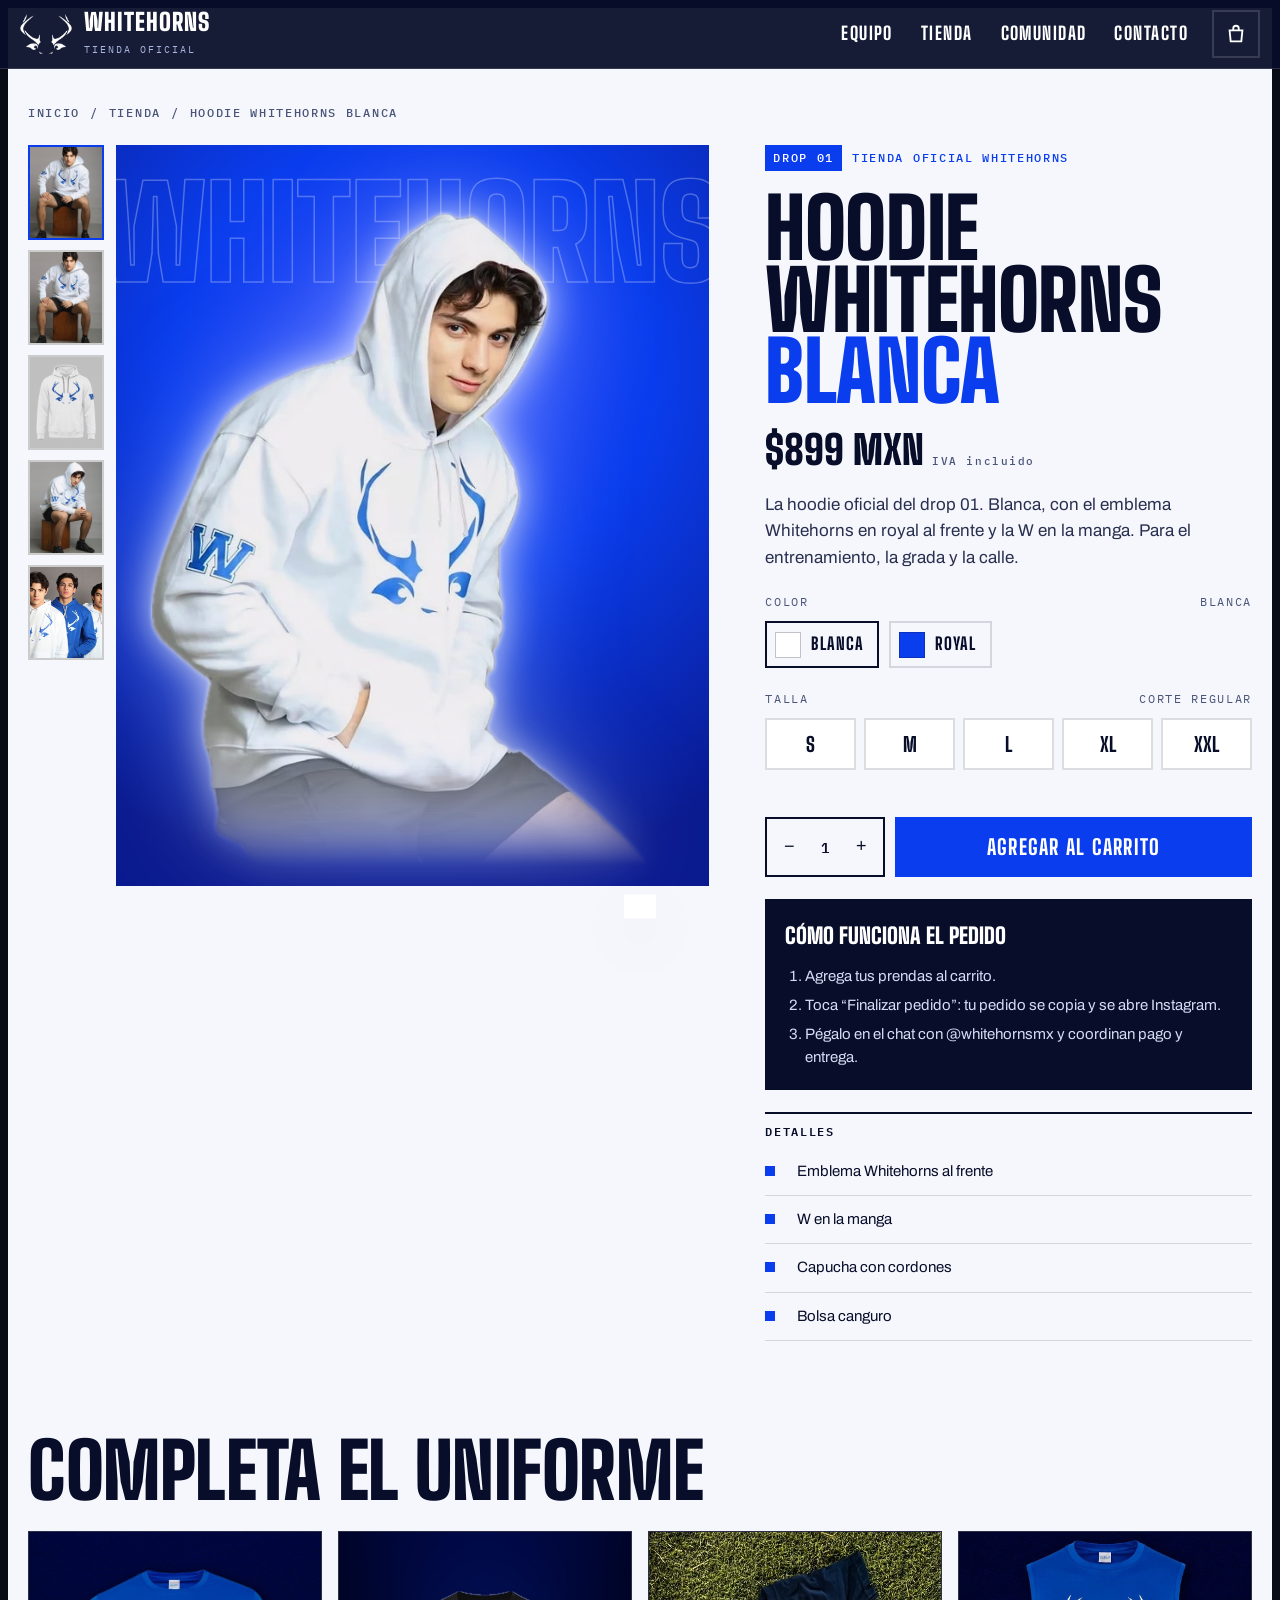
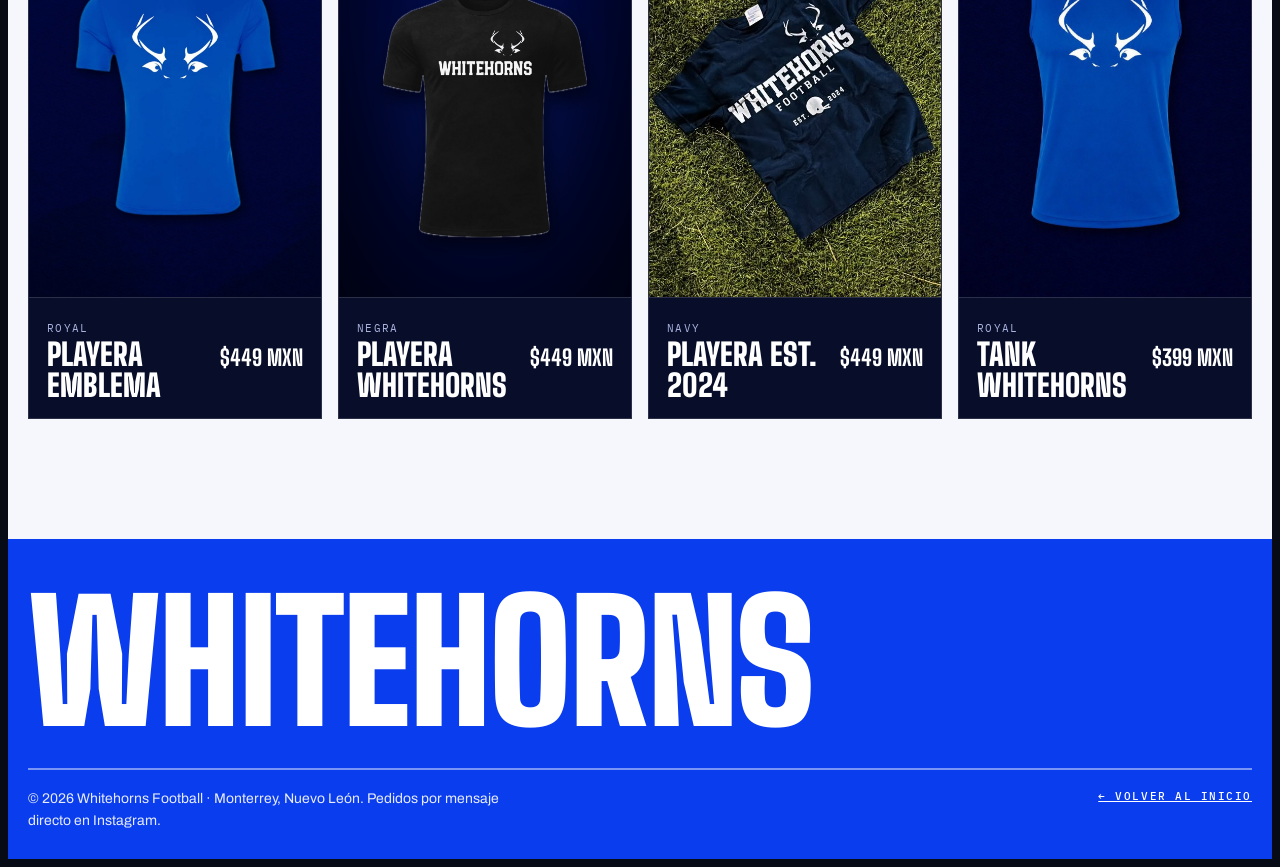
==== commit 147f905a: "Tienda: 10 productos con las fotos de merch y galería de comunidad sin retraso - Hoodie royal y blan" ====
--- a/producto.html
+++ b/producto.html
@@ -12,8 +12,8 @@
 <link rel="preconnect" href="https://fonts.googleapis.com">
 <link rel="preconnect" href="https://fonts.gstatic.com" crossorigin>
 <link rel="stylesheet" href="https://fonts.googleapis.com/css2?family=Big+Shoulders+Display:wght@700;800;900&family=Archivo:wdth,wght@75..100,400..700&family=IBM+Plex+Mono:wght@500;600&display=swap">
-<link rel="stylesheet" href="assets/site.css?v=8">
-<link rel="stylesheet" href="assets/shop.css?v=8">
+<link rel="stylesheet" href="assets/site.css?v=9">
+<link rel="stylesheet" href="assets/shop.css?v=9">
 </head>
 <body>
 <a class="sr" href="#buy">Saltar al producto</a>
@@ -126,7 +126,7 @@
   </div>
 </footer>
 
-<script src="assets/shop.js?v=8"></script>
+<script src="assets/shop.js?v=9"></script>
 <script>
 (function () {
   const $ = (s, r = document) => r.querySelector(s);
@@ -186,6 +186,7 @@
     document.querySelectorAll("#sizes button").forEach(x => x.setAttribute("aria-pressed", x === b));
     $("#sizes").classList.remove("err"); $("#sizeMsg").textContent = "";
   });
+  if (p.sizes.length === 1) document.querySelector("#sizes button").click();
   const setQ = v => { qty = Math.max(1, Math.min(20, v)); $("#qVal").textContent = qty; };
   $("#qMinus").onclick = () => setQ(qty - 1);
   $("#qPlus").onclick = () => setQ(qty + 1);
@@ -219,7 +220,8 @@
   }
 
   // otros productos
-  $("#more").innerHTML = WHCart.products.filter(x => x.id !== p.id).map(x => `
+  const seen = new Set([p.name]);
+  $("#more").innerHTML = WHCart.products.filter(x => !seen.has(x.name) && seen.add(x.name)).slice(0, 4).map(x => `
     <a class="pcard" href="producto.html?p=${x.id}">
       <span class="pimg"><img src="${esc(x.images[0].src)}" alt="${esc(x.images[0].alt)}" loading="lazy"></span>
       <span class="pinfo"><span><small>${esc(x.variant)}</small><b>${esc(x.name)}</b></span><span class="pp">${WHCart.money(x.price)}</span></span>
--- a/assets/site.css
+++ b/assets/site.css
@@ -227,9 +227,9 @@
 
 /* GALLERY (royal) */
 .on-royal{background:var(--royal);color:var(--white)}
-.comm{padding-block:110px 120px;overflow:hidden}
-.comm .head{display:flex;justify-content:space-between;align-items:flex-end;gap:24px 40px;flex-wrap:wrap;margin-bottom:48px}
-.comm h2{font-size:clamp(56px,9vw,144px)}
+.comm{padding-block:80px 100px;overflow:hidden}
+.comm .head{display:flex;justify-content:space-between;align-items:flex-end;gap:16px 40px;flex-wrap:wrap;margin-bottom:32px}
+.comm h2{font-size:clamp(52px,7vw,112px)}
 .comm .head p{max-width:36ch;font-size:18px}
 .comm .head .kicker{color:rgba(255,255,255,.8)}
 .comm .head .kicker b{background:var(--white);color:var(--royal)}
--- a/assets/shop.css
+++ b/assets/shop.css
@@ -46,14 +46,18 @@
 }
 
 /* ---------- SECCIÓN TIENDA (home) ---------- */
-.shop{padding-block:110px 120px;position:relative;overflow:hidden;background:var(--navy);color:var(--white)}
+.shop{padding-block:110px 120px;position:relative;overflow:hidden;color:var(--white);background:linear-gradient(180deg,rgba(8,14,42,.86),rgba(8,14,42,.97) 55%),url(shop/textura-jersey.jpg) center 30%/cover var(--navy)}
 .shop::before{content:"";position:absolute;inset:0;background:radial-gradient(70% 60% at 80% 0%,rgba(36,56,235,.55),transparent 70%);pointer-events:none}
 .shop .wrap{position:relative}
 .shop .head{display:flex;justify-content:space-between;align-items:flex-end;gap:24px 40px;flex-wrap:wrap;margin-bottom:44px}
 .shop h2{font-size:clamp(56px,9vw,144px)}
 .shop h2 span{color:transparent;-webkit-text-stroke:2px var(--white)}
 .shop .head p{max-width:38ch;color:#D6DCF5;font-size:18px}
-.shop-grid{display:grid;grid-template-columns:repeat(3,minmax(0,1fr));gap:16px}
+.shop-grid{display:grid;grid-template-columns:repeat(4,minmax(0,1fr));gap:16px}
+.dots-c{display:flex;gap:5px;margin-top:8px}.dots-c i{width:12px;height:12px;border:1px solid rgba(255,255,255,.5)}
+.pcard .pinfo{align-items:flex-end}
+.shop-grid .pinfo b{font-size:clamp(20px,1.8vw,26px)}
+.shop-grid .pinfo .pp{font-size:18px}
 .pcard .pimg.r45{flex:none;aspect-ratio:4/5;min-height:0}
 .pcard .pimg.r45 img{object-position:50% 18%}
 .pcard.banner{display:grid;grid-template-columns:minmax(0,7fr) minmax(0,5fr);margin-bottom:16px}
@@ -79,8 +83,9 @@
 .shop-foot ul{list-style:none;margin:0;padding:0;display:flex;flex-wrap:wrap;gap:8px 24px}
 .shop-foot li{display:flex;align-items:center;gap:8px}
 .shop-foot li::before{content:"";width:8px;height:8px;background:var(--royal-hi)}
+@media (max-width:1100px) and (min-width:901px){.shop-grid{grid-template-columns:repeat(3,minmax(0,1fr))}}
 @media (max-width:900px){
-  .shop-grid{grid-template-columns:none;grid-auto-flow:column;grid-auto-columns:72%;overflow-x:auto;scroll-snap-type:x mandatory;
+  .shop-grid{grid-template-columns:none;grid-auto-flow:column;grid-auto-columns:64%;overflow-x:auto;scroll-snap-type:x mandatory;
     margin-inline:calc(-1 * max(20px,env(safe-area-inset-left,0px)));padding-inline:max(20px,env(safe-area-inset-left,0px));scroll-padding-inline:max(20px,env(safe-area-inset-left,0px));padding-bottom:6px;scrollbar-width:none}
   .shop-grid::-webkit-scrollbar{display:none}
   .shop-grid .pcard{scroll-snap-align:start}
@@ -186,7 +191,8 @@
 .howbuy b{font-family:var(--f-display);font-weight:900;font-size:22px;text-transform:uppercase}
 .more{margin-top:96px}
 .more h2{font-size:clamp(44px,6vw,88px);margin-bottom:28px}
-.more-grid{display:grid;grid-template-columns:repeat(2,minmax(0,1fr));gap:16px}
+.more-grid{display:grid;grid-template-columns:repeat(4,minmax(0,1fr));gap:16px}
+@media (max-width:900px){.more-grid{grid-template-columns:repeat(2,minmax(0,1fr))}}
 .more-grid .pcard{background:var(--navy)}
 .more-grid .pcard .pimg{aspect-ratio:4/5;min-height:0;flex:none}
 .more-grid .pcard .pimg img{object-position:50% 20%}
